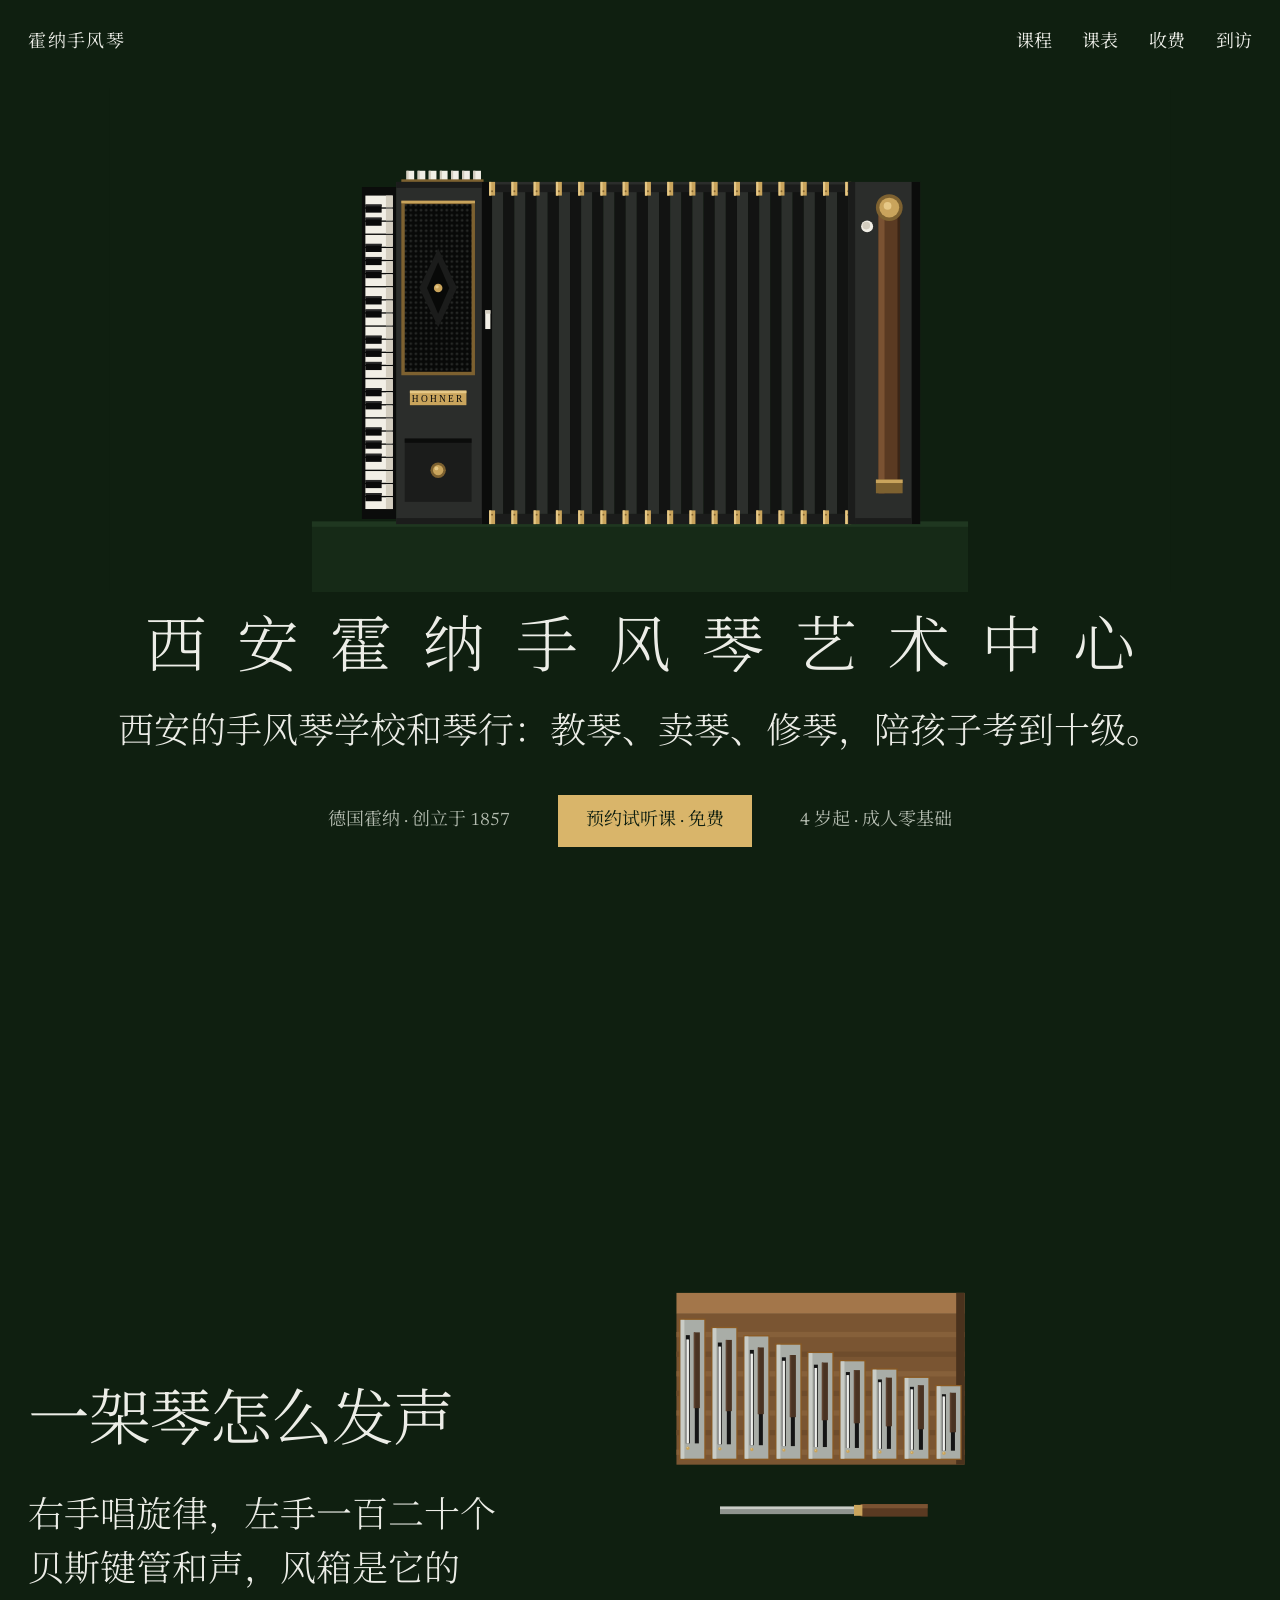
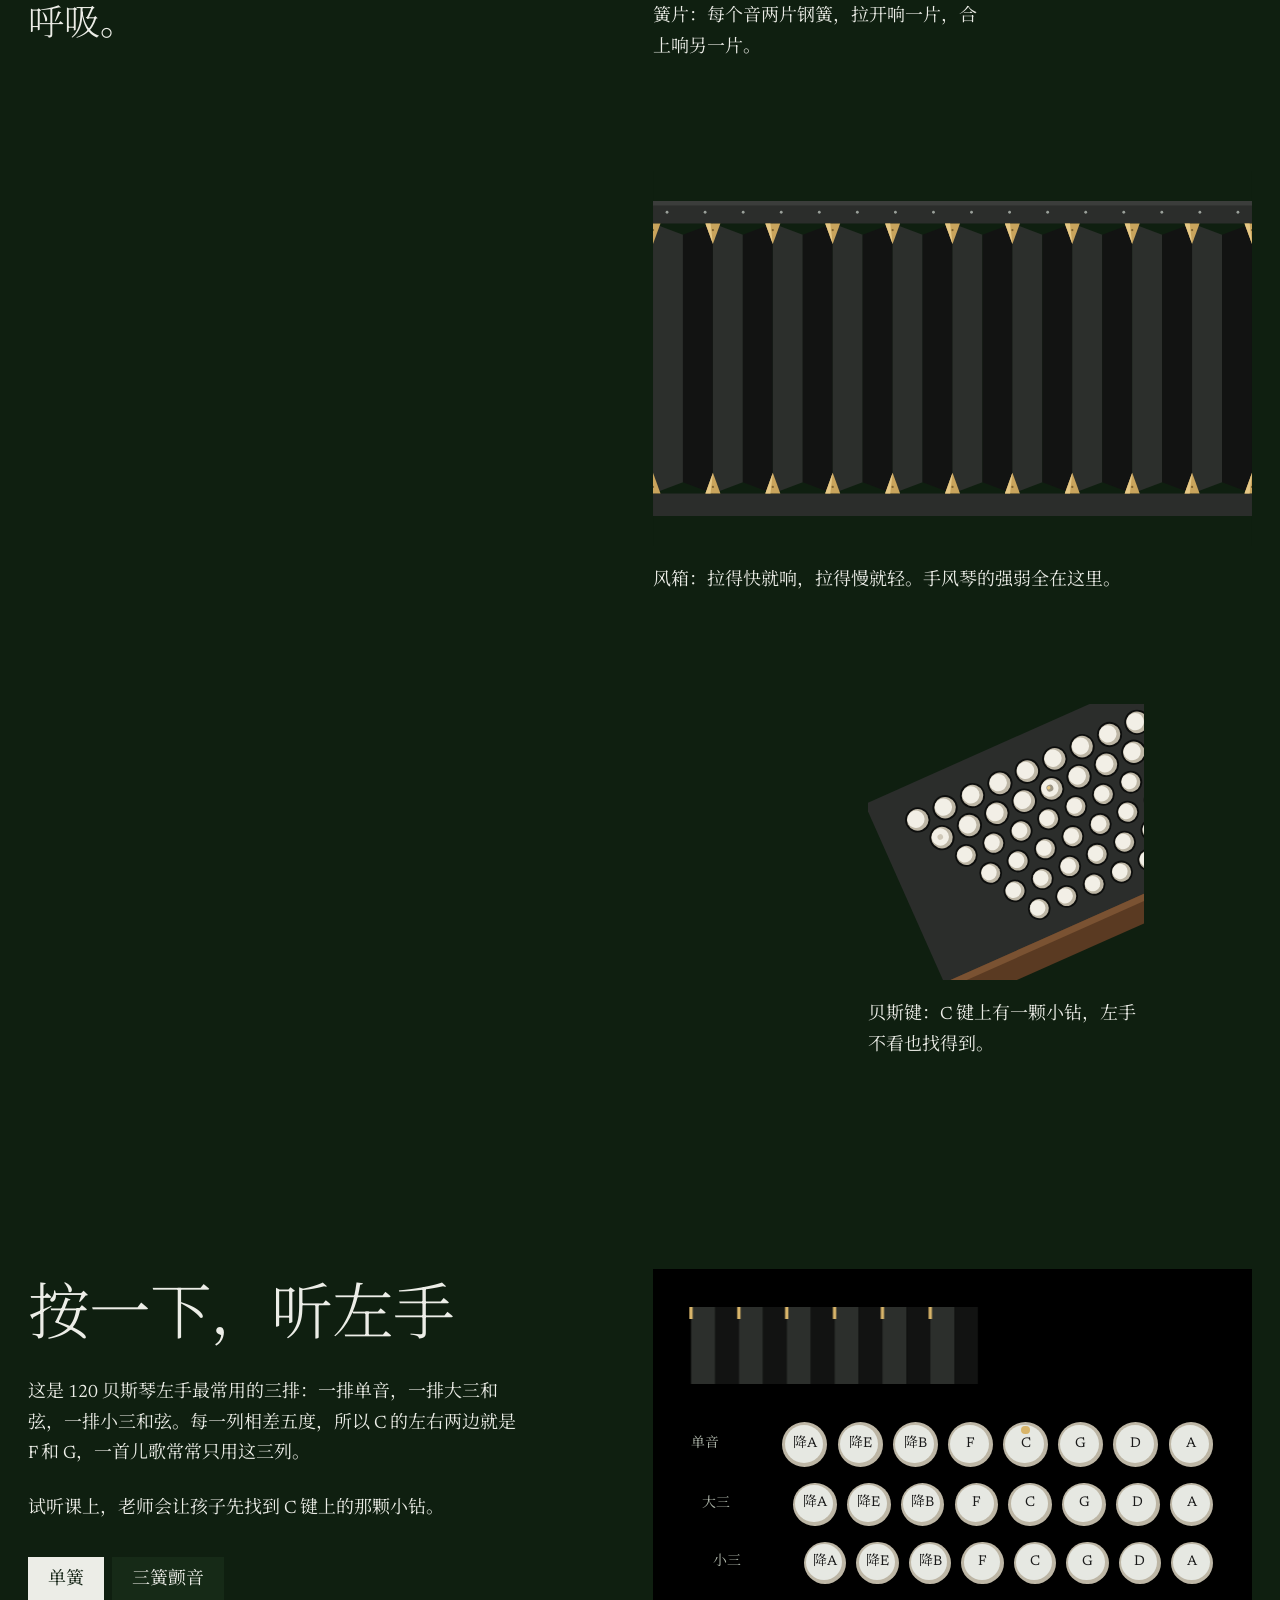
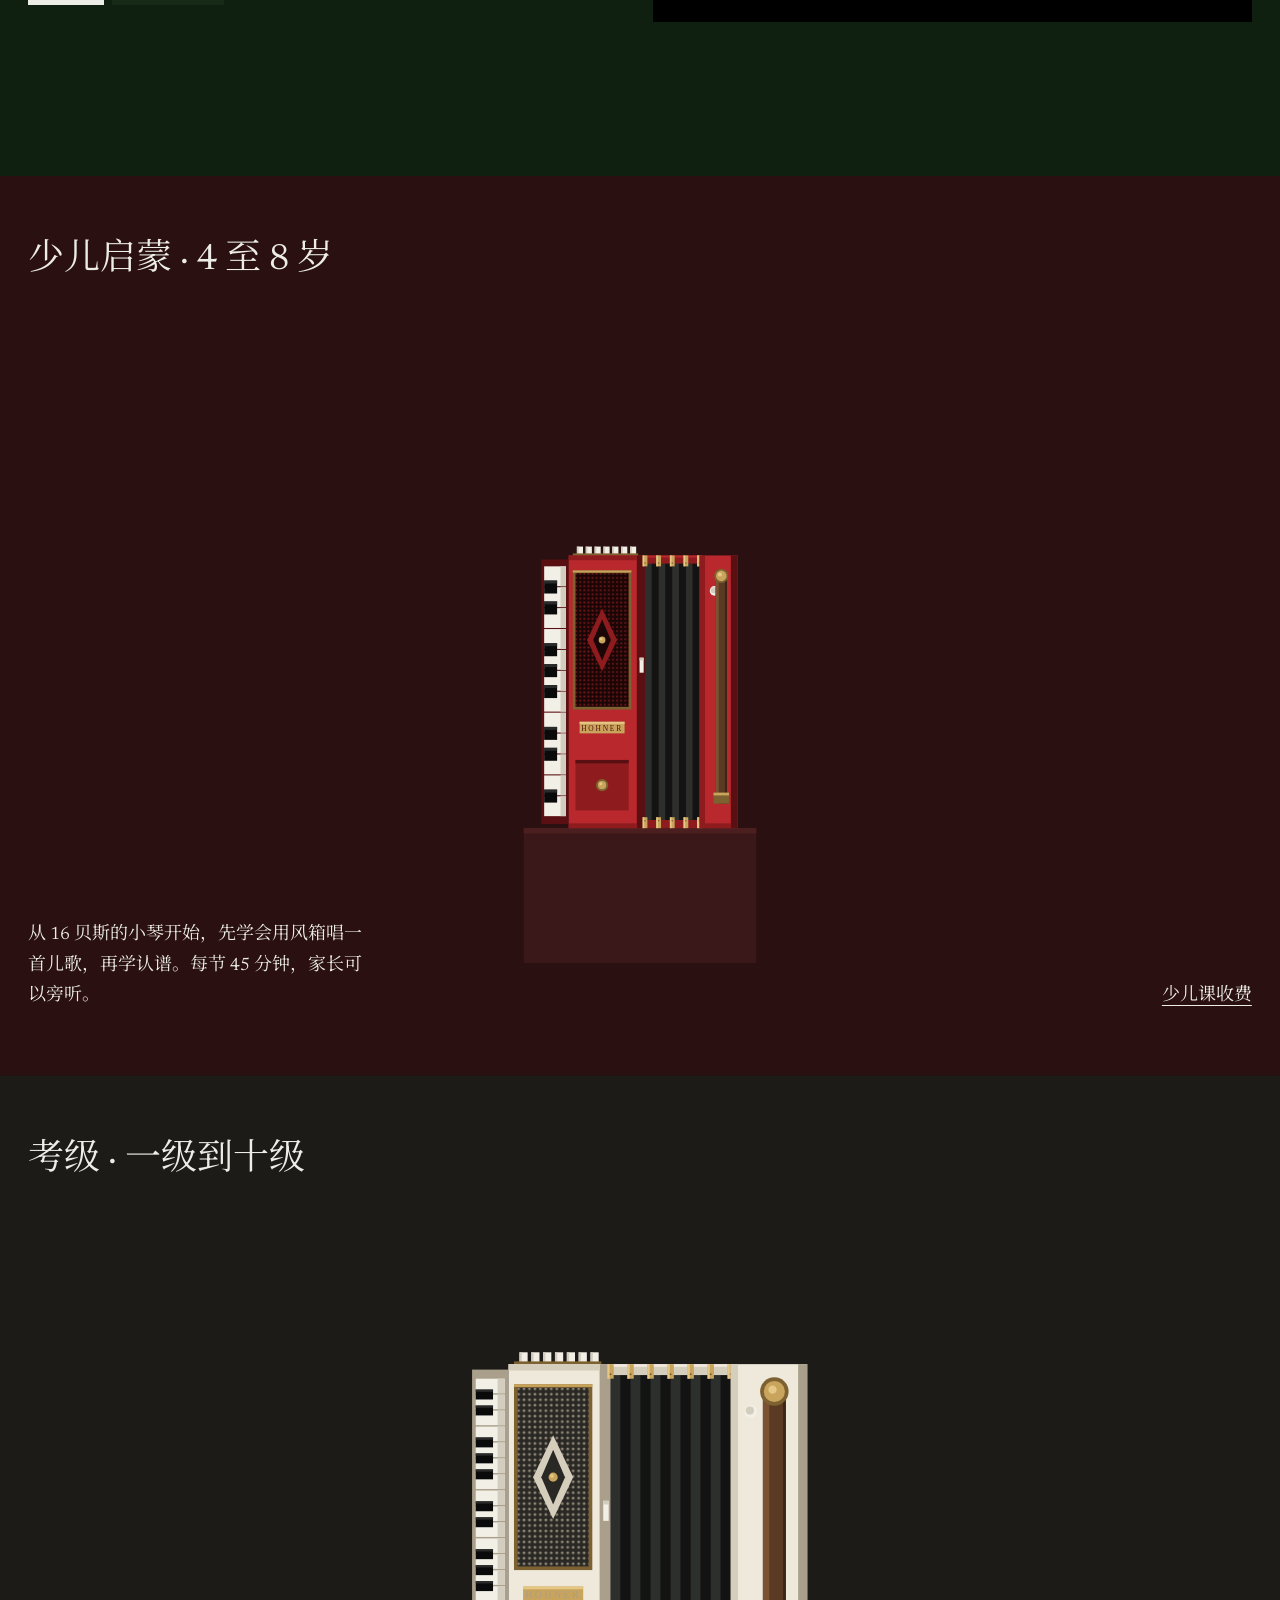
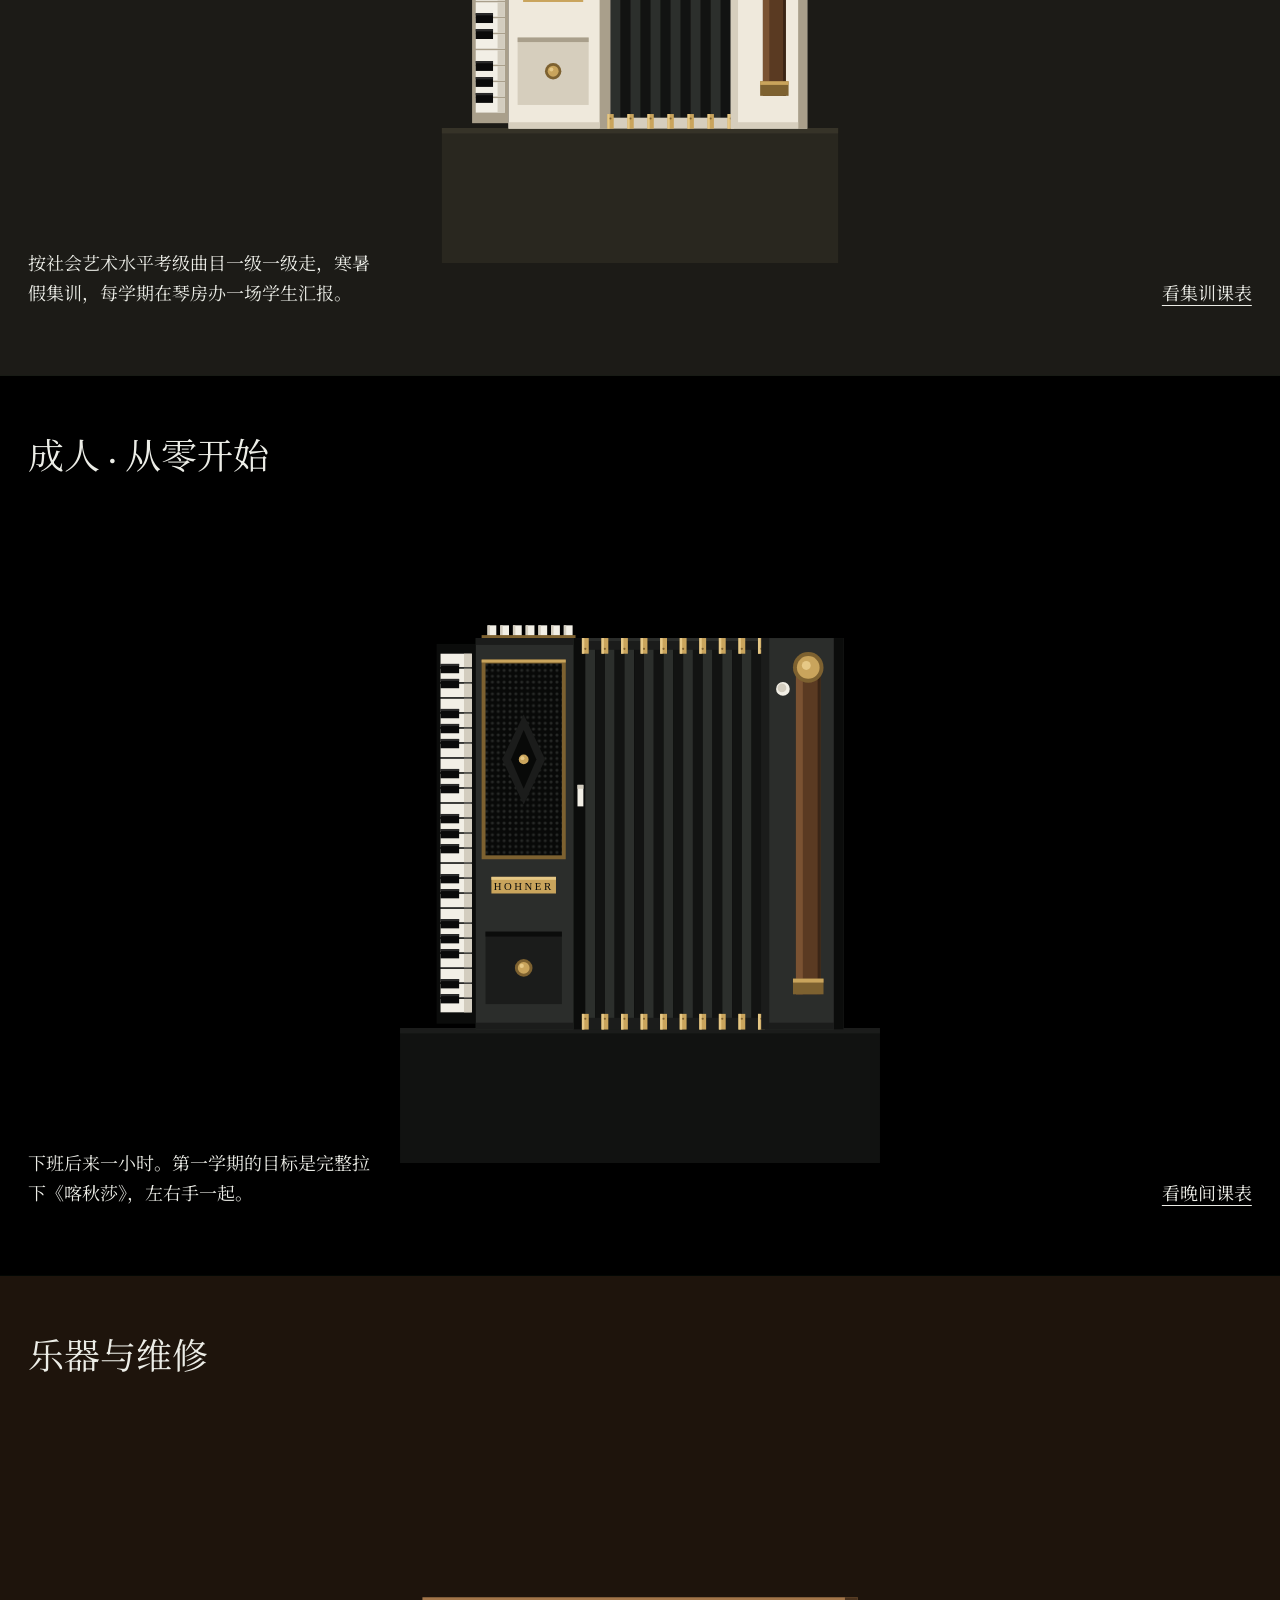
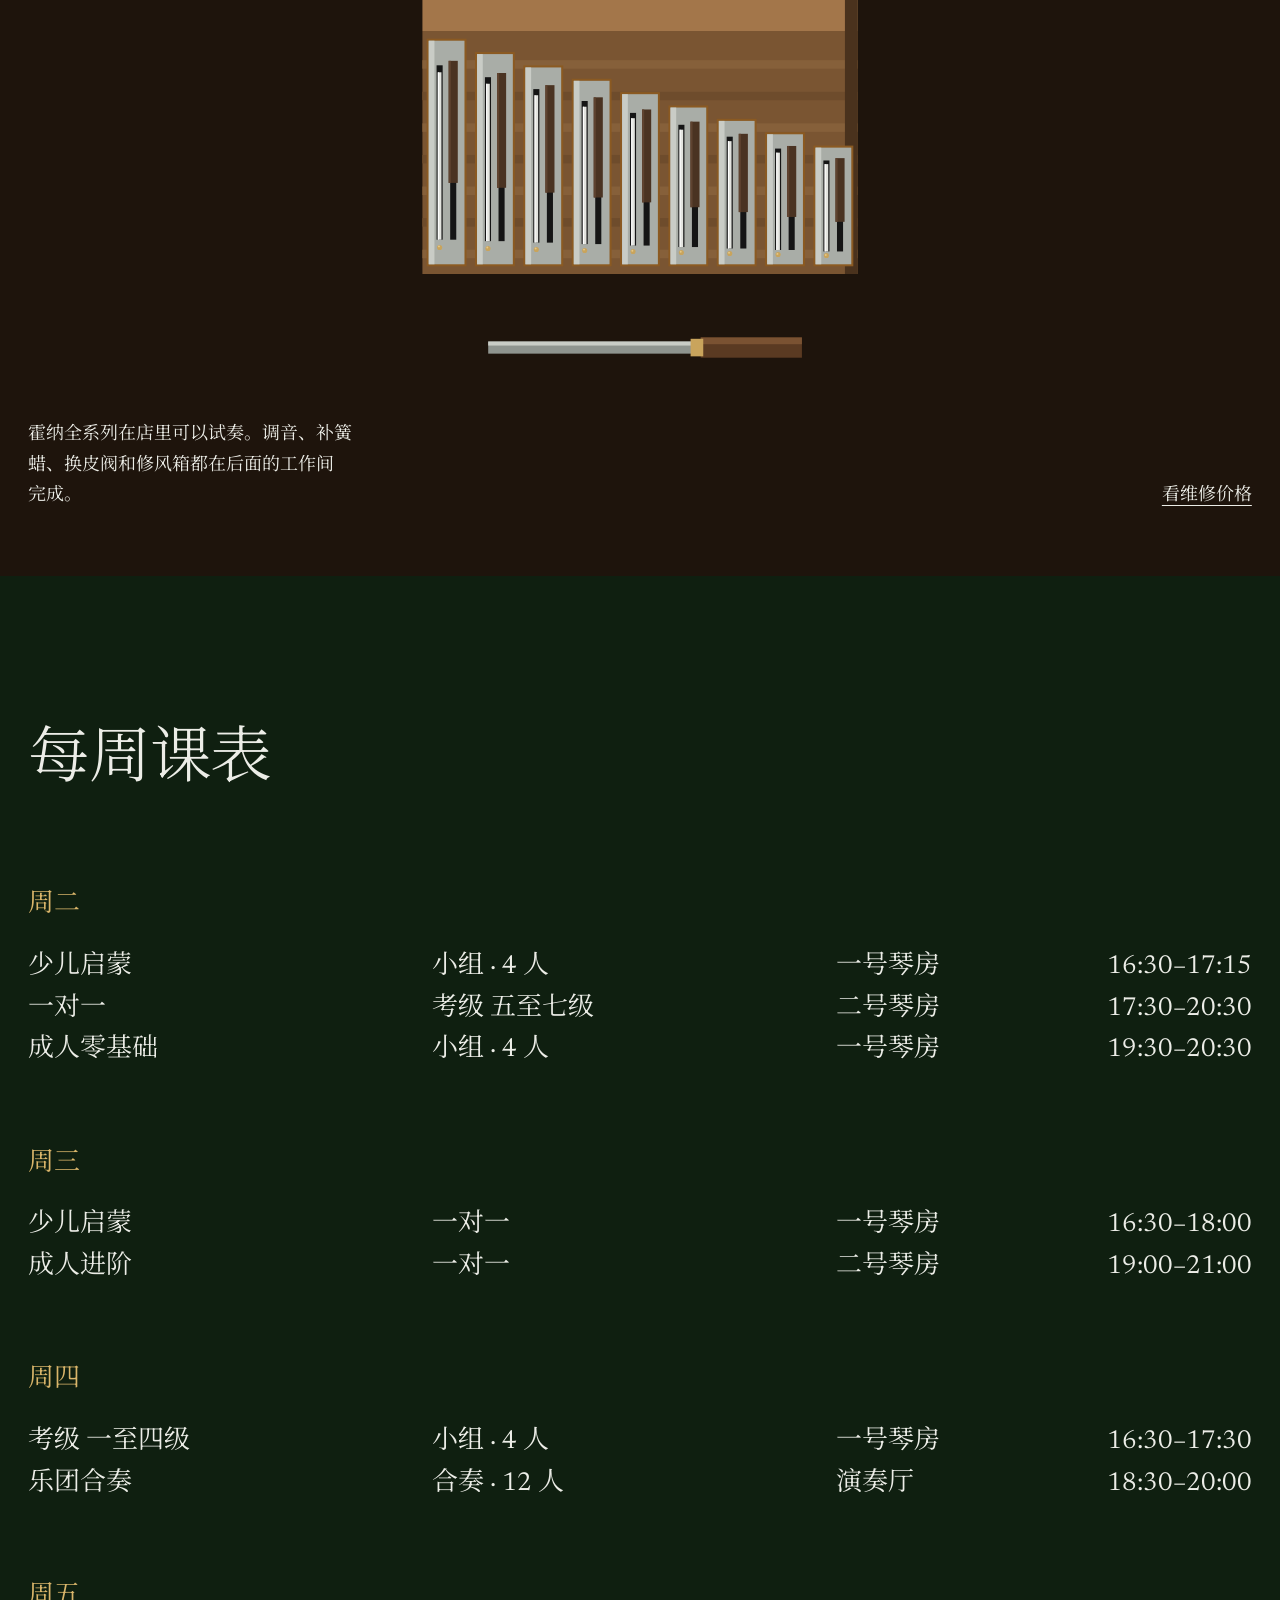
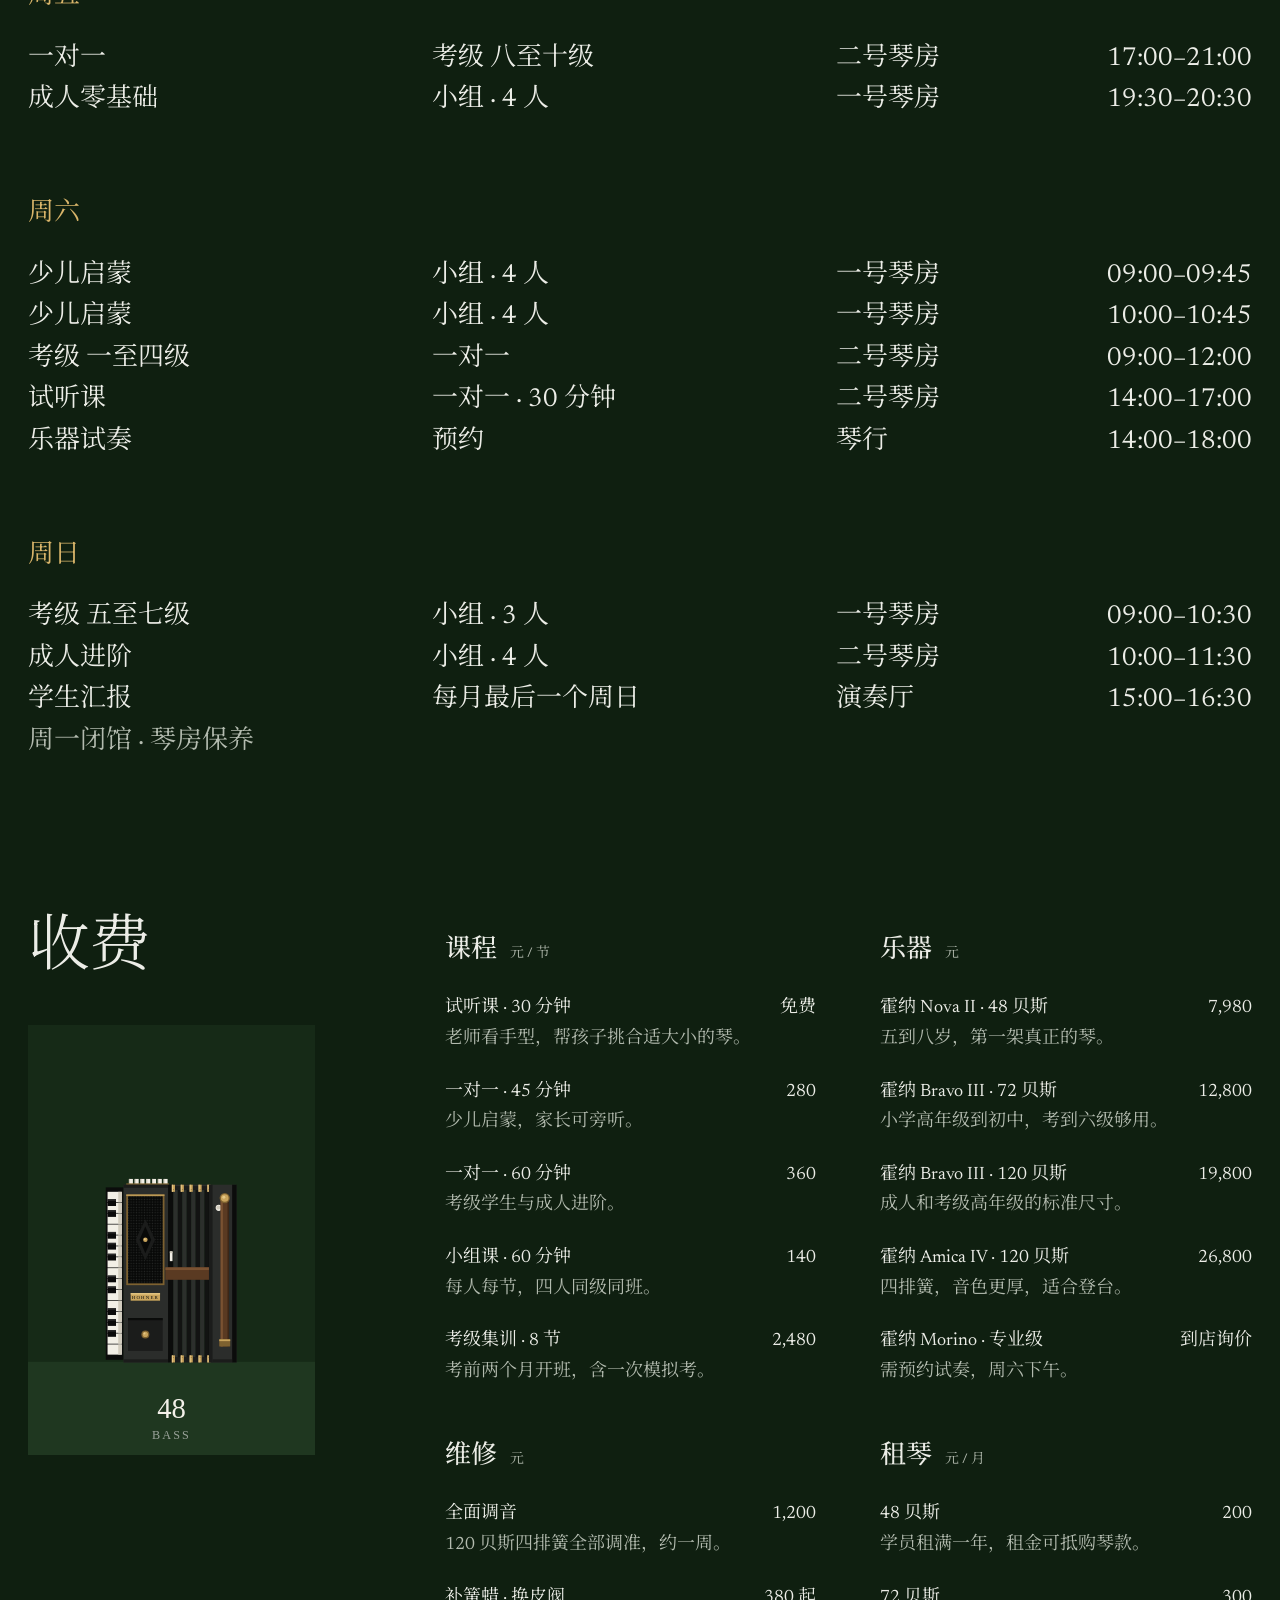
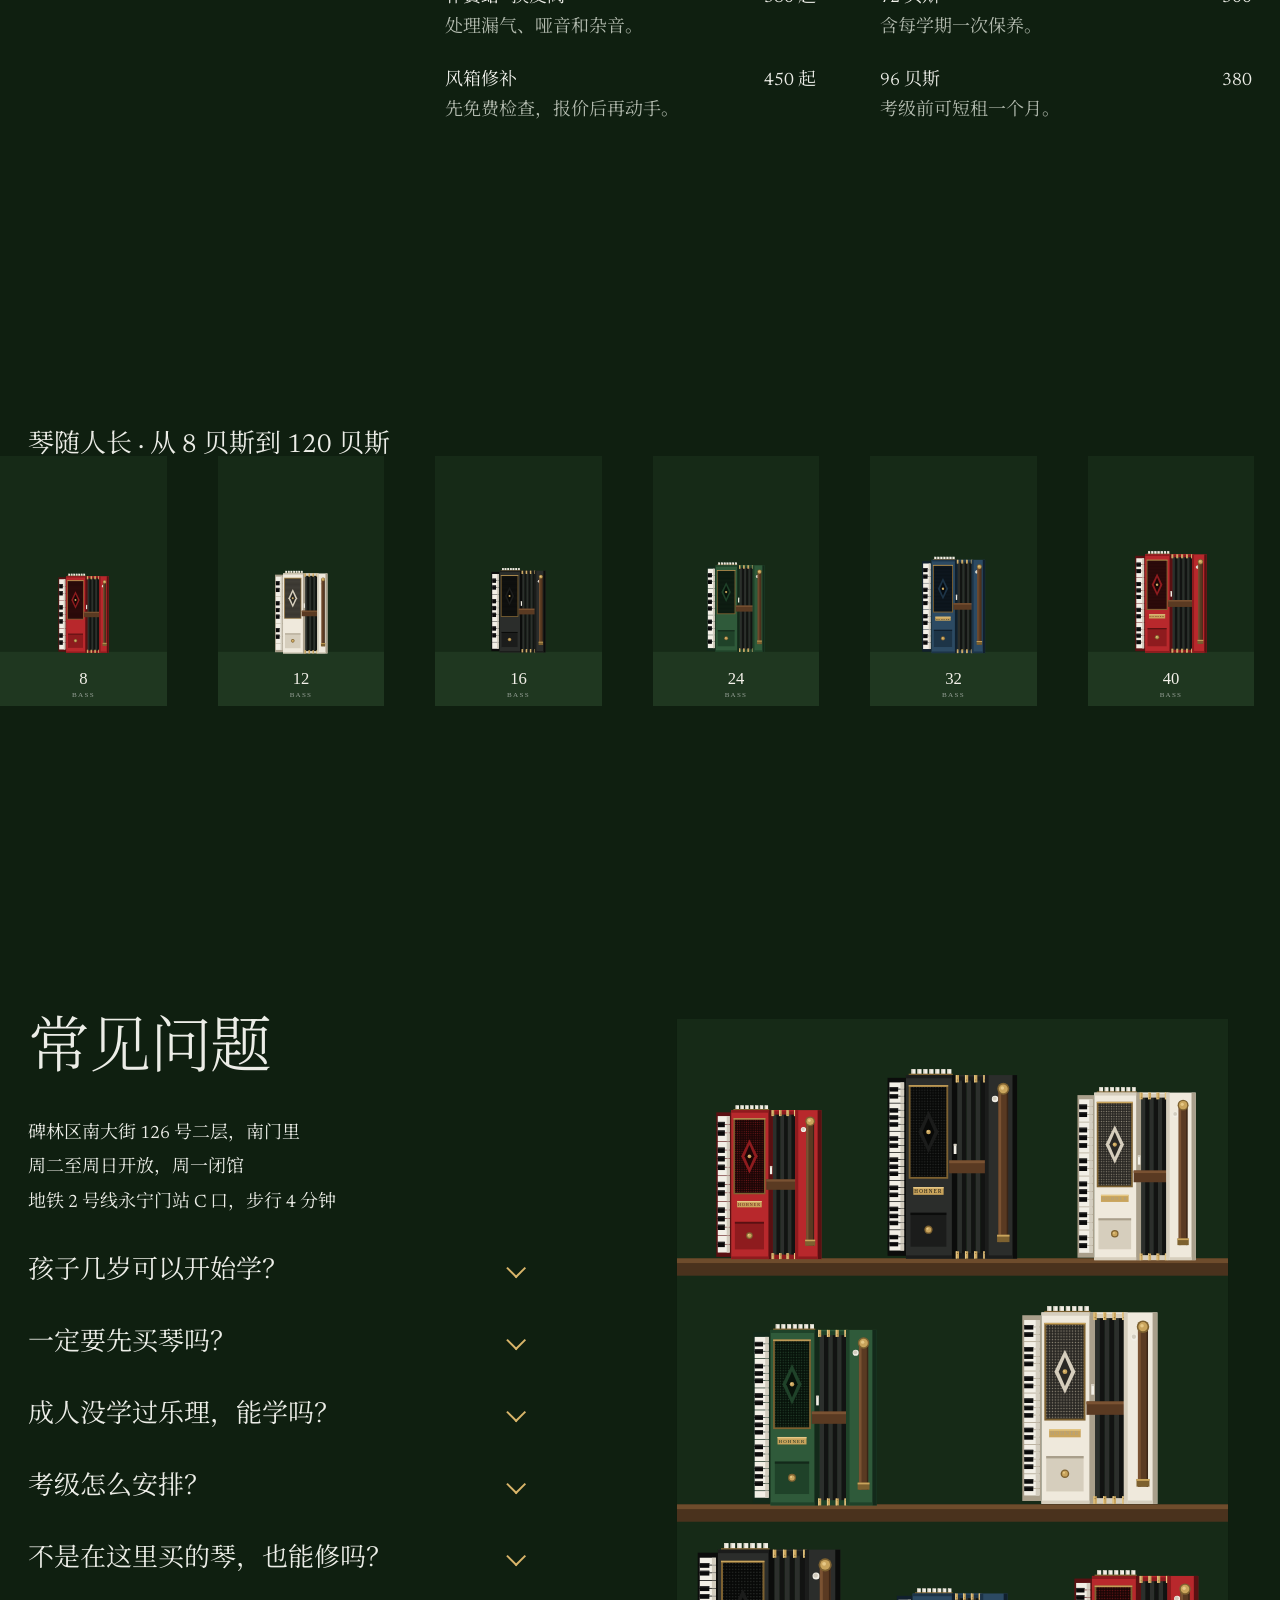
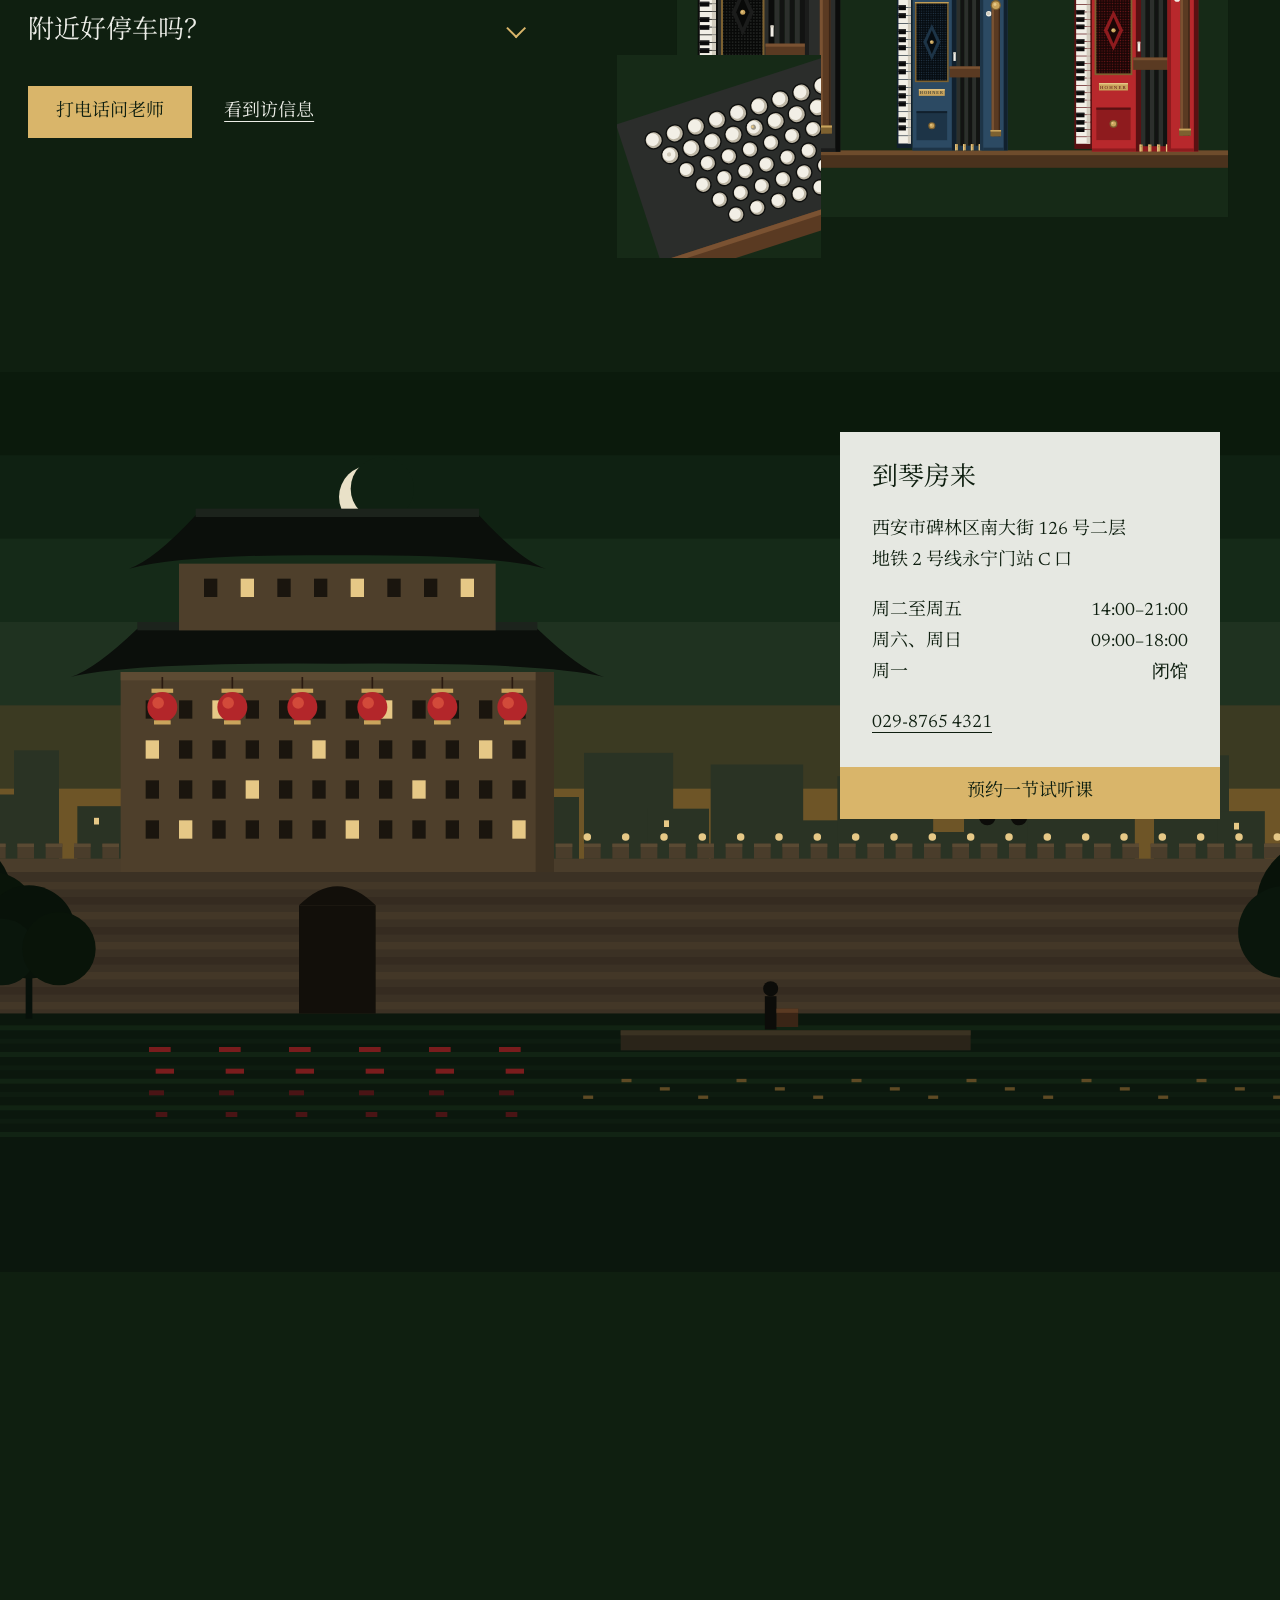
==== hohner-xian/index.html @ 0313712a "Add homepage for 西安霍纳手风琴艺术中心 Dark-room direction: drawn instruments on plinths, a playable Stradella" ====
<!doctype html>
<html lang="zh-CN">
<head>
<meta charset="utf-8">
<meta name="viewport" content="width=device-width, initial-scale=1">
<title>西安霍纳手风琴艺术中心</title>
<meta name="description" content="西安霍纳手风琴艺术中心：少儿与成人手风琴课、考级集训、霍纳乐器销售与维修。">
<link rel="preconnect" href="https://fonts.googleapis.com">
<link rel="preconnect" href="https://fonts.gstatic.com" crossorigin>
<link href="https://fonts.googleapis.com/css2?family=Newsreader:ital,opsz,wght@0,6..72,300;0,6..72,400;0,6..72,500;1,6..72,400&family=Noto+Serif+SC:wght@300;400;500&display=swap" rel="stylesheet">
<link rel="stylesheet" href="styles.css">
<script>document.documentElement.classList.add('js')</script>
</head>
<body>
<main id="top">

  <header class="bar wrap">
    <a class="bar-name link" href="#top">霍纳手风琴</a>
    <nav aria-label="页面">
      <a class="link" href="#courses">课程</a>
      <a class="link" href="#schedule">课表</a>
      <a class="link" href="#price">收费</a>
      <a class="link" href="#visit">到访</a>
    </nav>
  </header>

  <section class="hero wrap" aria-labelledby="title">
    <div class="hero-object" data-crossfade>
      <img src="img/hero-black.svg" alt="一架黑色 120 贝斯手风琴，风箱拉开，立在展台上" width="1600" height="760" class="is-on">
      <img src="img/hero-red.svg" alt="" width="1600" height="760" aria-hidden="true">
      <img src="img/hero-pearl.svg" alt="" width="1600" height="760" aria-hidden="true">
    </div>
    <h1 id="title" class="wordmark" data-rise style="--i:1">西安霍纳<br class="only-phone">手风琴艺术中心</h1>
    <p class="hero-line" data-rise style="--i:2">西安的手风琴学校和琴行：教琴、卖琴、修琴，陪孩子考到十级。</p>
    <div class="hero-row" data-rise style="--i:3">
      <span>德国霍纳 · 创立于 1857</span>
      <a class="button" href="#visit">预约试听课 · 免费</a>
      <span>4 岁起 · 成人零基础</span>
    </div>
  </section>

  <section class="intro wrap" aria-labelledby="intro-title">
    <div class="intro-pin">
      <h2 id="intro-title" class="head" data-reveal>一架琴怎么发声</h2>
      <p class="statement" data-reveal style="--i:1">右手唱旋律，左手一百二十个贝斯键管和声，风箱是它的呼吸。</p>
    </div>
    <div class="intro-pass">
      <figure class="pass pass-a" data-reveal>
        <img src="img/reeds.svg" alt="簧片座特写：铝制簧板上铆着钢簧片" width="800" height="1000" loading="lazy">
        <figcaption>簧片：每个音两片钢簧，拉开响一片，合上响另一片。</figcaption>
      </figure>
      <figure class="pass pass-b" data-reveal>
        <img src="img/bellows.svg" alt="风箱的褶皱与黄铜包角" width="1280" height="800" loading="lazy">
        <figcaption>风箱：拉得快就响，拉得慢就轻。手风琴的强弱全在这里。</figcaption>
      </figure>
      <figure class="pass pass-c" data-reveal>
        <img src="img/bass.svg" alt="左手贝斯键盘的斜排按键，C 键上有一颗定位钻" width="900" height="900" loading="lazy">
        <figcaption>贝斯键：C 键上有一颗小钻，左手不看也找得到。</figcaption>
      </figure>
    </div>
  </section>

  <section class="try wrap" id="try" aria-labelledby="try-title">
    <div class="try-text">
      <h2 id="try-title" class="head" data-reveal>按一下，听左手</h2>
      <p data-reveal style="--i:1">这是 120 贝斯琴左手最常用的三排：一排单音，一排大三和弦，一排小三和弦。每一列相差五度，所以 C 的左右两边就是 F 和 G，一首儿歌常常只用这三列。</p>
      <p data-reveal style="--i:2">试听课上，老师会让孩子先找到 C 键上的那颗小钻。</p>
      <div class="voice" role="group" aria-label="音色" data-reveal style="--i:3">
        <button type="button" class="voice-btn" aria-pressed="true" data-voice="1">单簧</button>
        <button type="button" class="voice-btn" aria-pressed="false" data-voice="3">三簧颤音</button>
      </div>
    </div>
    <div class="try-board" data-reveal style="--i:2">
      <div class="air" aria-hidden="true"><span></span><span></span><span></span><span></span><span></span><span></span><span></span><span></span><span></span><span></span><span></span><span></span></div>
      <div class="board" id="board" role="group" aria-label="贝斯键盘，按住发声"></div>
      <noscript><p class="small">开启浏览器脚本后可以弹奏这组贝斯键。</p></noscript>
    </div>
  </section>

  <div id="courses">
    <section class="chapter" style="--field:#2a1011" data-chapter aria-labelledby="c1">
      <h2 id="c1" class="chapter-title">少儿启蒙 · 4 至 8 岁</h2>
      <img src="img/ch-kids.svg" alt="一架红色的 16 贝斯儿童手风琴" width="750" height="1000" loading="lazy">
      <p class="chapter-text">从 16 贝斯的小琴开始，先学会用风箱唱一首儿歌，再学认谱。每节 45 分钟，家长可以旁听。</p>
      <a class="chapter-link link-plain" href="#price">少儿课收费</a>
    </section>
    <section class="chapter" style="--field:#1c1b17" data-chapter aria-labelledby="c2">
      <h2 id="c2" class="chapter-title">考级 · 一级到十级</h2>
      <img src="img/ch-grade.svg" alt="一架珍珠白 96 贝斯手风琴，风箱半开" width="750" height="1000" loading="lazy">
      <p class="chapter-text">按社会艺术水平考级曲目一级一级走，寒暑假集训，每学期在琴房办一场学生汇报。</p>
      <a class="chapter-link link-plain" href="#schedule">看集训课表</a>
    </section>
    <section class="chapter" style="--field:#000000" data-chapter aria-labelledby="c3">
      <h2 id="c3" class="chapter-title">成人 · 从零开始</h2>
      <img src="img/ch-adult.svg" alt="一架黑色 120 贝斯手风琴，风箱拉开" width="750" height="1000" loading="lazy">
      <p class="chapter-text">下班后来一小时。第一学期的目标是完整拉下《喀秋莎》，左右手一起。</p>
      <a class="chapter-link link-plain" href="#schedule">看晚间课表</a>
    </section>
    <section class="chapter" style="--field:#1e140c" data-chapter aria-labelledby="c4">
      <h2 id="c4" class="chapter-title">乐器与维修</h2>
      <img src="img/ch-repair.svg" alt="待调音的簧片座和一把调音锉" width="750" height="1000" loading="lazy">
      <p class="chapter-text">霍纳全系列在店里可以试奏。调音、补簧蜡、换皮阀和修风箱都在后面的工作间完成。</p>
      <a class="chapter-link link-plain" href="#price">看维修价格</a>
    </section>
  </div>

  <section class="schedule wrap" id="schedule" aria-labelledby="schedule-title">
    <h2 id="schedule-title" class="head" data-reveal>每周课表</h2>
    <div class="table" role="table" aria-label="每周课表">
      <div class="day" role="rowgroup">
        <h3 class="day-name">周二</h3>
        <div class="row" role="row"><span role="cell">少儿启蒙</span><span role="cell">小组 · 4 人</span><span role="cell">一号琴房</span><span role="cell" class="t">16:30–17:15</span></div>
        <div class="row" role="row"><span role="cell">一对一</span><span role="cell">考级 五至七级</span><span role="cell">二号琴房</span><span role="cell" class="t">17:30–20:30</span></div>
        <div class="row" role="row"><span role="cell">成人零基础</span><span role="cell">小组 · 4 人</span><span role="cell">一号琴房</span><span role="cell" class="t">19:30–20:30</span></div>
      </div>
      <div class="day" role="rowgroup">
        <h3 class="day-name">周三</h3>
        <div class="row" role="row"><span role="cell">少儿启蒙</span><span role="cell">一对一</span><span role="cell">一号琴房</span><span role="cell" class="t">16:30–18:00</span></div>
        <div class="row" role="row"><span role="cell">成人进阶</span><span role="cell">一对一</span><span role="cell">二号琴房</span><span role="cell" class="t">19:00–21:00</span></div>
      </div>
      <div class="day" role="rowgroup">
        <h3 class="day-name">周四</h3>
        <div class="row" role="row"><span role="cell">考级 一至四级</span><span role="cell">小组 · 4 人</span><span role="cell">一号琴房</span><span role="cell" class="t">16:30–17:30</span></div>
        <div class="row" role="row"><span role="cell">乐团合奏</span><span role="cell">合奏 · 12 人</span><span role="cell">演奏厅</span><span role="cell" class="t">18:30–20:00</span></div>
      </div>
      <div class="day" role="rowgroup">
        <h3 class="day-name">周五</h3>
        <div class="row" role="row"><span role="cell">一对一</span><span role="cell">考级 八至十级</span><span role="cell">二号琴房</span><span role="cell" class="t">17:00–21:00</span></div>
        <div class="row" role="row"><span role="cell">成人零基础</span><span role="cell">小组 · 4 人</span><span role="cell">一号琴房</span><span role="cell" class="t">19:30–20:30</span></div>
      </div>
      <div class="day" role="rowgroup">
        <h3 class="day-name">周六</h3>
        <div class="row" role="row"><span role="cell">少儿启蒙</span><span role="cell">小组 · 4 人</span><span role="cell">一号琴房</span><span role="cell" class="t">09:00–09:45</span></div>
        <div class="row" role="row"><span role="cell">少儿启蒙</span><span role="cell">小组 · 4 人</span><span role="cell">一号琴房</span><span role="cell" class="t">10:00–10:45</span></div>
        <div class="row" role="row"><span role="cell">考级 一至四级</span><span role="cell">一对一</span><span role="cell">二号琴房</span><span role="cell" class="t">09:00–12:00</span></div>
        <div class="row" role="row"><span role="cell">试听课</span><span role="cell">一对一 · 30 分钟</span><span role="cell">二号琴房</span><span role="cell" class="t">14:00–17:00</span></div>
        <div class="row" role="row"><span role="cell">乐器试奏</span><span role="cell">预约</span><span role="cell">琴行</span><span role="cell" class="t">14:00–18:00</span></div>
      </div>
      <div class="day" role="rowgroup">
        <h3 class="day-name">周日</h3>
        <div class="row" role="row"><span role="cell">考级 五至七级</span><span role="cell">小组 · 3 人</span><span role="cell">一号琴房</span><span role="cell" class="t">09:00–10:30</span></div>
        <div class="row" role="row"><span role="cell">成人进阶</span><span role="cell">小组 · 4 人</span><span role="cell">二号琴房</span><span role="cell" class="t">10:00–11:30</span></div>
        <div class="row" role="row"><span role="cell">学生汇报</span><span role="cell">每月最后一个周日</span><span role="cell">演奏厅</span><span role="cell" class="t">15:00–16:30</span></div>
        <div class="row rest" role="row"><span role="cell">周一闭馆 · 琴房保养</span><span role="cell"></span><span role="cell"></span><span role="cell" class="t"></span></div>
      </div>
    </div>
  </section>

  <section class="price wrap" id="price" aria-labelledby="price-title">
    <div class="price-side">
      <h2 id="price-title" class="head" data-reveal>收费</h2>
      <img src="img/size-48.svg" alt="一架 48 贝斯手风琴，适合刚入门的孩子" width="400" height="600" loading="lazy" data-reveal style="--i:1">
    </div>
    <div class="menu">
      <div class="menu-col">
        <div class="group" data-reveal>
          <h3>课程 <span class="cur">元 / 节</span></h3>
          <div class="item"><div class="item-line"><span>试听课 · 30 分钟</span><span>免费</span></div><p>老师看手型，帮孩子挑合适大小的琴。</p></div>
          <div class="item"><div class="item-line"><span>一对一 · 45 分钟</span><span>280</span></div><p>少儿启蒙，家长可旁听。</p></div>
          <div class="item"><div class="item-line"><span>一对一 · 60 分钟</span><span>360</span></div><p>考级学生与成人进阶。</p></div>
          <div class="item"><div class="item-line"><span>小组课 · 60 分钟</span><span>140</span></div><p>每人每节，四人同级同班。</p></div>
          <div class="item"><div class="item-line"><span>考级集训 · 8 节</span><span>2,480</span></div><p>考前两个月开班，含一次模拟考。</p></div>
        </div>
        <div class="group" data-reveal>
          <h3>维修 <span class="cur">元</span></h3>
          <div class="item"><div class="item-line"><span>全面调音</span><span>1,200</span></div><p>120 贝斯四排簧全部调准，约一周。</p></div>
          <div class="item"><div class="item-line"><span>补簧蜡 · 换皮阀</span><span>380 起</span></div><p>处理漏气、哑音和杂音。</p></div>
          <div class="item"><div class="item-line"><span>风箱修补</span><span>450 起</span></div><p>先免费检查，报价后再动手。</p></div>
        </div>
      </div>
      <div class="menu-col">
        <div class="group" data-reveal>
          <h3>乐器 <span class="cur">元</span></h3>
          <div class="item"><div class="item-line"><span>霍纳 Nova II · 48 贝斯</span><span>7,980</span></div><p>五到八岁，第一架真正的琴。</p></div>
          <div class="item"><div class="item-line"><span>霍纳 Bravo III · 72 贝斯</span><span>12,800</span></div><p>小学高年级到初中，考到六级够用。</p></div>
          <div class="item"><div class="item-line"><span>霍纳 Bravo III · 120 贝斯</span><span>19,800</span></div><p>成人和考级高年级的标准尺寸。</p></div>
          <div class="item"><div class="item-line"><span>霍纳 Amica IV · 120 贝斯</span><span>26,800</span></div><p>四排簧，音色更厚，适合登台。</p></div>
          <div class="item"><div class="item-line"><span>霍纳 Morino · 专业级</span><span>到店询价</span></div><p>需预约试奏，周六下午。</p></div>
        </div>
        <div class="group" data-reveal>
          <h3>租琴 <span class="cur">元 / 月</span></h3>
          <div class="item"><div class="item-line"><span>48 贝斯</span><span>200</span></div><p>学员租满一年，租金可抵购琴款。</p></div>
          <div class="item"><div class="item-line"><span>72 贝斯</span><span>300</span></div><p>含每学期一次保养。</p></div>
          <div class="item"><div class="item-line"><span>96 贝斯</span><span>380</span></div><p>考级前可短租一个月。</p></div>
        </div>
      </div>
    </div>
  </section>

  <section class="sizes" aria-labelledby="sizes-title">
    <h2 id="sizes-title" class="sizes-title">琴随人长 · 从 8 贝斯到 120 贝斯</h2>
    <div class="strip" tabindex="0" aria-label="十二种尺寸的手风琴，可左右滑动">
      <img src="img/size-8.svg" alt="8 贝斯，约三四岁" width="400" height="600" loading="lazy">
      <img src="img/size-12.svg" alt="12 贝斯" width="400" height="600" loading="lazy">
      <img src="img/size-16.svg" alt="16 贝斯，四到六岁" width="400" height="600" loading="lazy">
      <img src="img/size-24.svg" alt="24 贝斯" width="400" height="600" loading="lazy">
      <img src="img/size-32.svg" alt="32 贝斯，六到七岁" width="400" height="600" loading="lazy">
      <img src="img/size-40.svg" alt="40 贝斯" width="400" height="600" loading="lazy">
      <img src="img/size-48.svg" alt="48 贝斯，七到九岁" width="400" height="600" loading="lazy">
      <img src="img/size-60.svg" alt="60 贝斯" width="400" height="600" loading="lazy">
      <img src="img/size-72.svg" alt="72 贝斯，九到十二岁" width="400" height="600" loading="lazy">
      <img src="img/size-80.svg" alt="80 贝斯" width="400" height="600" loading="lazy">
      <img src="img/size-96.svg" alt="96 贝斯，十二岁以上" width="400" height="600" loading="lazy">
      <img src="img/size-120.svg" alt="120 贝斯，成人标准尺寸" width="400" height="600" loading="lazy">
    </div>
  </section>

  <section class="faq wrap" aria-labelledby="faq-title">
    <div class="faq-text">
      <h2 id="faq-title" class="head" data-reveal>常见问题</h2>
      <ul class="facts" data-reveal style="--i:1">
        <li>碑林区南大街 126 号二层，南门里</li>
        <li>周二至周日开放，周一闭馆</li>
        <li>地铁 2 号线永宁门站 C 口，步行 4 分钟</li>
      </ul>
      <div class="qa" data-reveal style="--i:2">
        <details><summary>孩子几岁可以开始学？</summary><p>一般 5 岁左右：手能张开、能坐住半小时就可以。试听课上老师会看手型，再推荐琴的大小。</p></details>
        <details><summary>一定要先买琴吗？</summary><p>不用。前三个月可以租琴，也可以在琴房练。租满一年，租金可以抵购琴款。</p></details>
        <details><summary>成人没学过乐理，能学吗？</summary><p>能。成人班从读谱和拉风箱开始，第一学期不要求任何基础。</p></details>
        <details><summary>考级怎么安排？</summary><p>每年寒假和暑假各有一次社会艺术水平考级。报名、考前集训和陪考由中心统一安排。</p></details>
        <details><summary>不是在这里买的琴，也能修吗？</summary><p>能。任何品牌的琴都可以送来，先免费检查，报价后你决定修不修。</p></details>
        <details><summary>附近好停车吗？</summary><p>南大街路边车位紧张，建议停在南门外的地下停车场，步行约 6 分钟。</p></details>
      </div>
      <div class="faq-actions" data-reveal style="--i:3">
        <a class="button" href="tel:+862987654321">打电话问老师</a>
        <a class="link-plain" href="#visit">看到访信息</a>
      </div>
    </div>
    <div class="faq-pics">
      <img class="faq-tall" src="img/wall.svg" alt="琴行墙上三层木架，摆着不同颜色和大小的手风琴" width="900" height="1200" loading="lazy" data-reveal>
      <img class="faq-square" src="img/bass-surface.svg" alt="贝斯键盘的斜排按键" width="900" height="900" loading="lazy" data-reveal style="--i:2">
    </div>
  </section>

  <section class="visit" id="visit" aria-labelledby="visit-title">
    <img class="visit-pic" src="img/xian-wall.svg" alt="黄昏的西安南门箭楼和城墙，城墙上有人骑车" width="1920" height="1080" loading="lazy">
    <div class="card" data-reveal>
      <h2 id="visit-title">到琴房来</h2>
      <p>西安市碑林区南大街 126 号二层<br>地铁 2 号线永宁门站 C 口</p>
      <dl class="hours">
        <div><dt>周二至周五</dt><dd>14:00–21:00</dd></div>
        <div><dt>周六、周日</dt><dd>09:00–18:00</dd></div>
        <div><dt>周一</dt><dd>闭馆</dd></div>
      </dl>
      <p><a class="link-plain" href="tel:+862987654321">029-8765 4321</a></p>
      <a class="button card-button" href="tel:+862987654321">预约一节试听课</a>
    </div>
  </section>

</main>

<footer class="foot">
  <div class="foot-cols wrap">
    <div><p>地址</p><p>碑林区南大街 126 号二层</p><p>永宁门站 C 口</p></div>
    <div><p>页面</p><p><a class="link" href="#courses">课程</a></p><p><a class="link" href="#schedule">课表</a></p><p><a class="link" href="#price">收费</a></p><p><a class="link" href="#visit">到访</a></p></div>
    <div><p>关注</p><p>微信公众号：霍纳手风琴西安</p><p>小红书：霍纳手风琴西安</p></div>
    <div><p>开放时间</p><p>周二至周五 14:00–21:00</p><p>周六、周日 09:00–18:00</p><p>周一闭馆</p></div>
  </div>
  <div class="foot-mark wrap">
    <svg viewBox="0 0 900 100" aria-hidden="true" class="foot-word"><text x="450" y="86" text-anchor="middle" textLength="900" lengthAdjust="spacingAndGlyphs">霍纳手风琴艺术中心</text></svg>
    <p class="legal">© 2026 西安霍纳手风琴艺术中心 · HOHNER 是 Matth. Hohner AG 的注册商标 · 页面图片为插画，实拍照片待补充</p>
  </div>
</footer>

<script src="main.js"></script>
</body>
</html>
---- hohner-xian/styles.css ----
/* 西安霍纳手风琴艺术中心 — the dark room: one forest-black field, lit instruments, brass for the one action. */
:root {
  --bg: #0f1f10;
  --surface: #162a17;
  --surface-2: #1f3720;
  --ink: #ecede7;
  --muted: #b3bbaf;
  --accent: #d9b56a;
  --accent-ink: #0f1f10;
  --paper: #e6e8e2;
  --paper-ink: #0f1f10;
  --paper-muted: #44513f;

  --font: "Newsreader", "Noto Serif SC", "Songti SC", "STSong", serif;

  --step-small: clamp(0.8125rem, 0.79rem + 0.1vw, 0.875rem);
  --step-body: clamp(1rem, 0.95rem + 0.25vw, 1.125rem);
  --step-lead: clamp(1.25rem, 1.1rem + 0.7vw, 1.625rem);
  --step-head: clamp(2.25rem, 1.3rem + 3.2vw, 4rem);
  --step-statement: clamp(1.5rem, 1rem + 1.6vw, 2.25rem);

  --margin: clamp(1.25rem, 2.2vw, 2rem);
  --gutter: clamp(1rem, 2vw, 2rem);
  --section: clamp(7.5rem, 12vw, 12rem);

  --ease-out: cubic-bezier(0.22, 1, 0.36, 1);
  --ease-expo: cubic-bezier(0.16, 1, 0.3, 1);
  --ease-soft: cubic-bezier(0.33, 1, 0.68, 1);
}

*, *::before, *::after { box-sizing: border-box; }
html { -webkit-text-size-adjust: 100%; text-size-adjust: 100%; }
body { margin: 0; background: var(--bg); color: var(--ink); font-family: var(--font); font-size: var(--step-body); line-height: 1.7; font-optical-sizing: auto; -webkit-font-smoothing: antialiased; }
h1, h2, h3, p, figure, ul, dl, dd { margin: 0; }
ul { padding: 0; list-style: none; }
img, svg { display: block; max-width: 100%; height: auto; }
a { color: inherit; }
button { font: inherit; color: inherit; background: none; border: 0; padding: 0; cursor: pointer; }
h1, h2, h3 { font-weight: 400; text-wrap: balance; }
p { max-width: 36em; text-wrap: pretty; }
::selection { background: var(--accent); color: var(--accent-ink); }
:focus-visible { outline: 2px solid var(--accent); outline-offset: 4px; }
:target { scroll-margin-top: 2rem; }

.wrap { padding-inline: var(--margin); }
.head { font-size: var(--step-head); line-height: 1.1; letter-spacing: -0.02em; font-weight: 300; }
.small { font-size: var(--step-small); }

.link { text-decoration: underline; text-decoration-color: transparent; text-underline-offset: 0.3em; text-decoration-thickness: 1px; transition: text-decoration-color 180ms ease, color 180ms ease; }
.link-plain { text-decoration: underline; text-underline-offset: 0.3em; text-decoration-thickness: 1px; transition: color 180ms ease; }
@media (hover: hover) and (pointer: fine) {
  .link:hover { text-decoration-color: currentColor; }
  .link-plain:hover { color: var(--accent); }
}

.button { display: inline-flex; align-items: center; justify-content: center; min-height: 3.25rem; padding: 0 1.75rem; background: var(--accent); color: var(--accent-ink); text-decoration: none; font-size: var(--step-body); white-space: nowrap; transition: transform 140ms var(--ease-out), background-color 180ms ease; }
.button:active { transform: scale(0.97); }
@media (hover: hover) and (pointer: fine) { .button:hover { background: #e8c983; } }

/* ---------- bar ---------- */
.bar { position: absolute; inset: 0 0 auto 0; z-index: 5; display: flex; justify-content: space-between; align-items: baseline; padding-block: 1.75rem; font-size: var(--step-body); }
.bar-name { text-decoration: none; letter-spacing: 0.08em; }
.bar nav { display: flex; gap: clamp(1rem, 2.4vw, 2.25rem); }
.bar nav a { text-decoration-color: transparent; }

/* ---------- hero: the counter ---------- */
.hero { min-height: 100svh; display: flex; flex-direction: column; align-items: center; justify-content: center; padding-top: 5.5rem; padding-bottom: 8svh; text-align: center; }
.hero-object { position: relative; width: min(100%, 118svh); aspect-ratio: 1600 / 760; }
.hero-object img { position: absolute; inset: 0; width: 100%; height: 100%; opacity: 0; transition: opacity 1600ms ease; }
.hero-object img.is-on { opacity: 1; }
.wordmark { margin-top: clamp(1.5rem, 3svh, 2.5rem); font-size: var(--step-head); line-height: 1.1; letter-spacing: 0.5em; margin-right: -0.5em; font-weight: 300; white-space: nowrap; }
.only-phone { display: none; }
.hero-line { margin-top: clamp(1.25rem, 2.6svh, 2rem); font-size: var(--step-statement); line-height: 1.35; font-weight: 300; max-width: none; }
.hero-row { margin-top: clamp(1.75rem, 4svh, 2.75rem); display: flex; align-items: center; gap: 3rem; font-size: var(--step-body); color: var(--muted); }

/* ---------- intro: the statement holds while the parts pass ---------- */
.intro { display: grid; grid-template-columns: repeat(12, minmax(0, 1fr)); column-gap: var(--gutter); padding-top: var(--section); }
.intro-pin { grid-column: 1 / 6; position: sticky; top: 0; height: 100svh; display: flex; flex-direction: column; justify-content: center; gap: 2rem; }
.statement { font-size: var(--step-statement); line-height: 1.5; font-weight: 300; max-width: 17em; }
.intro-pass { grid-column: 7 / 13; display: flex; flex-direction: column; gap: 12svh; padding-block: 10svh 6svh; }
.pass img { width: 100%; }
.pass figcaption { margin-top: 1.25rem; max-width: 26em; color: var(--ink); }
.pass-a { width: 56%; }
.pass-b { width: 100%; }
.pass-c { width: 46%; margin-left: 36%; }

/* ---------- try: the bass buttons ---------- */
.try { display: grid; grid-template-columns: repeat(12, minmax(0, 1fr)); column-gap: var(--gutter); align-items: center; padding-block: var(--section); }
.try-text { grid-column: 1 / 6; display: flex; flex-direction: column; gap: 1.5rem; }
.voice { display: flex; gap: 0.5rem; margin-top: 0.5rem; }
.voice-btn { min-height: 3rem; padding: 0 1.25rem; background: var(--surface); color: var(--ink); transition: background-color 180ms ease, color 180ms ease, transform 140ms var(--ease-out); }
.voice-btn[aria-pressed="true"] { background: var(--ink); color: var(--bg); }
.voice-btn:active { transform: scale(0.97); }
@media (hover: hover) and (pointer: fine) { .voice-btn[aria-pressed="false"]:hover { background: var(--surface-2); } }
.try-board { grid-column: 7 / 13; background: #000; padding: clamp(1.5rem, 3vw, 3rem); }
.air { display: flex; height: clamp(3rem, 6vw, 5rem); margin-bottom: clamp(1.5rem, 3vw, 2.5rem); transform-origin: left center; transform: scaleX(0.55); transition: transform 900ms var(--ease-soft); }
.air span { flex: 1; background: #2c2f2c; }
.air span:nth-child(even) { background: #121312; }
.air span:nth-child(odd)::before { content: ""; display: block; width: 6px; height: 12px; margin-left: -3px; background: var(--accent); }
.is-sounding .air { transform: scaleX(1); transition-duration: 2400ms; }
.board { display: grid; gap: clamp(0.6rem, 1.2vw, 1rem); }
.board-row { display: grid; grid-template-columns: 4.5em repeat(8, minmax(0, 1fr)); gap: clamp(0.35rem, 0.8vw, 0.75rem); align-items: center; }
.board-row:nth-child(2) { padding-left: 0.6em; } .board-row:nth-child(3) { padding-left: 1.2em; }
.board-label { font-size: var(--step-small); color: var(--muted); }
.bass-key { aspect-ratio: 1; border-radius: 50%; background: #bdb6a5; color: #1a1a1a; font-size: var(--step-small); line-height: 1; display: grid; place-items: center; position: relative; touch-action: manipulation; user-select: none; -webkit-user-select: none; transition: transform 120ms var(--ease-out), background-color 120ms ease; }
.bass-key::before { content: ""; position: absolute; inset: 5% 9% 9% 5%; border-radius: 50%; background: var(--paper); }
.bass-key span { position: relative; }
.bass-key.is-c::after { content: ""; position: absolute; width: 18%; height: 18%; border-radius: 50%; background: var(--accent); top: 9%; left: 41%; }
.bass-key.is-down { transform: scale(0.9); }
.bass-key.is-down::before { background: var(--accent); }
@media (hover: hover) and (pointer: fine) { .bass-key:hover::before { background: #fffbef; } }

/* ---------- courses: one room per chapter ---------- */
.chapter { position: relative; min-height: 100svh; background: var(--field); display: grid; place-items: center; padding: 6rem var(--margin); overflow: hidden; }
.chapter img { height: min(75svh, 56rem); width: auto; aspect-ratio: 3 / 4; }
.chapter-title { position: absolute; top: 4rem; left: var(--margin); font-size: var(--step-statement); line-height: 1.2; font-weight: 400; max-width: 30vw; }
.chapter-text { position: absolute; left: var(--margin); bottom: 4rem; max-width: 19em; }
.chapter-link { position: absolute; right: var(--margin); bottom: 4rem; }
@media (prefers-reduced-motion: no-preference) {
  .js .chapter { clip-path: inset(20px); transition: clip-path 900ms var(--ease-out); }
  .js .chapter img { transform: scale(0.92); transition: transform 1000ms var(--ease-out); }
  .js .chapter.is-in { clip-path: inset(0); }
  .js .chapter.is-in img { transform: none; }
}

/* ---------- schedule: one size, fixed columns ---------- */
.schedule { padding-top: var(--section); }
.table { margin-top: 1rem; font-size: var(--step-lead); line-height: 1.6; }
.day-name { position: sticky; top: 0; z-index: 1; background: var(--bg); color: var(--accent); font-size: inherit; padding: 4.5rem 0 1.25rem; }
.row { display: grid; grid-template-columns: 33% 33% 1fr auto; }
.row .t { font-variant-numeric: tabular-nums; text-align: right; font-family: "Newsreader", serif; }
.row.rest { color: var(--muted); }

/* ---------- price: set like a menu ---------- */
.price { display: grid; grid-template-columns: repeat(12, minmax(0, 1fr)); column-gap: var(--gutter); padding-top: var(--section); }
.price-side { grid-column: 1 / 4; display: flex; flex-direction: column; gap: 2.5rem; }
.price-side img { width: 100%; }
.menu { grid-column: 5 / 13; display: grid; grid-template-columns: 1fr 1fr; column-gap: 4rem; }
.group { margin-top: 3rem; }
.menu-col .group:first-child { margin-top: 0.75rem; }
.group h3 { font-size: var(--step-lead); font-weight: 500; margin-bottom: 1.25rem; }
.cur { font-size: var(--step-small); color: var(--muted); font-weight: 400; margin-left: 0.5em; }
.item + .item { margin-top: 1.375rem; }
.item-line { display: flex; justify-content: space-between; gap: 1rem; font-size: var(--step-body); }
.item-line span:last-child { font-variant-numeric: tabular-nums; white-space: nowrap; }
.item p { color: var(--muted); max-width: 22em; }

/* ---------- sizes: small frames, wide space ---------- */
.sizes { position: relative; min-height: 82svh; display: flex; flex-direction: column; justify-content: center; padding-block: var(--section) 0; }
.sizes-title { position: relative; z-index: 2; margin: 0 0 -0.75rem var(--margin); font-size: var(--step-lead); font-weight: 400; }
.strip { display: flex; gap: 4vw; overflow-x: auto; padding: 0 var(--margin) 1rem; scrollbar-width: none; scroll-snap-type: x proximity; cursor: grab; }
.strip::-webkit-scrollbar { display: none; }
.strip.is-drag { cursor: grabbing; scroll-snap-type: none; }
.strip img { flex: 0 0 auto; width: clamp(9rem, 13vw, 14rem); aspect-ratio: 2 / 3; scroll-snap-align: start; transition: transform 250ms var(--ease-out); -webkit-user-drag: none; }
@media (hover: hover) and (pointer: fine) { .strip img:hover { transform: scale(1.06); } }

/* ---------- faq ---------- */
.faq { display: grid; grid-template-columns: repeat(12, minmax(0, 1fr)); column-gap: var(--gutter); padding-top: var(--section); }
.faq-text { grid-column: 1 / 6; display: flex; flex-direction: column; gap: 2rem; padding-bottom: 5rem; }
.facts li + li { margin-top: 0.25rem; }
.qa details + details { margin-top: 1.75rem; }
.qa summary { list-style: none; cursor: pointer; font-size: var(--step-lead); line-height: 1.4; display: flex; justify-content: space-between; gap: 1rem; align-items: center; min-height: 44px; }
.qa summary::-webkit-details-marker { display: none; }
.qa summary::after { content: ""; flex: 0 0 auto; width: 0.55em; height: 0.55em; border-right: 2px solid var(--accent); border-bottom: 2px solid var(--accent); transform: translateY(-25%) rotate(45deg); transition: transform 240ms var(--ease-out); }
.qa details[open] summary::after { transform: translateY(15%) rotate(-135deg); }
.qa details p { margin-top: 0.75rem; color: var(--muted); }
.faq-actions { display: flex; align-items: center; gap: 2rem; flex-wrap: wrap; }
.faq-pics { grid-column: 7 / 13; position: relative; }
.faq-tall { width: 100%; }
.faq-square { position: absolute; width: 34%; left: -6%; bottom: -40px; }

/* ---------- visit: the card on the city wall ---------- */
.visit { position: relative; margin-top: var(--section); min-height: 100svh; }
.visit-pic { position: absolute; inset: 0; width: 100%; height: 100%; object-fit: cover; object-position: 30% 50%; }
.card { position: sticky; top: 60px; margin-left: auto; margin-right: 60px; width: 380px; background: var(--paper); color: var(--paper-ink); padding: 2rem 2rem 0; display: flex; flex-direction: column; gap: 1.25rem; translate: 0 60px; }
.card h2 { font-size: var(--step-lead); font-weight: 400; line-height: 1.2; }
.hours div { display: flex; justify-content: space-between; }
.hours dd { font-variant-numeric: tabular-nums; font-family: "Newsreader", serif; }
.card-button { margin: 0.5rem -2rem 0; min-height: 3.25rem; }

/* ---------- footer: inverted, the name across the width ---------- */
main { position: relative; z-index: 1; background: var(--bg); }
.foot { position: sticky; bottom: 0; min-height: 100svh; display: grid; grid-template-rows: auto 1fr auto; background: var(--paper); color: var(--paper-ink); }
.foot-cols { display: grid; grid-template-columns: repeat(4, 1fr); gap: var(--gutter); padding-top: 2.5rem; }
.foot-cols p { color: var(--paper-muted); }
.foot-cols p:first-child { color: var(--paper-ink); margin-bottom: 0.5rem; }
.foot-mark { grid-row: 3; padding-bottom: 1.25rem; }
.foot-word { width: 100%; height: auto; fill: var(--paper-ink); font-family: var(--font); font-weight: 300; font-size: 96px; }
.legal { margin-top: 1.25rem; font-size: var(--step-small); color: var(--paper-muted); max-width: none; }

/* ---------- entrances ---------- */
@media (prefers-reduced-motion: no-preference) {
  .js [data-rise] { opacity: 0; transform: translateY(18px); animation: rise 900ms var(--ease-out) forwards; animation-delay: calc(var(--i, 0) * 90ms + 200ms); }
  .js [data-reveal] { opacity: 0; transform: translateY(24px); transition: opacity 700ms var(--ease-out), transform 900ms var(--ease-out); transition-delay: calc(var(--i, 0) * 80ms); }
  .js [data-reveal].is-in { opacity: 1; transform: none; }
  .js .card[data-reveal] { transform: translateY(32px); }
  .js .card[data-reveal].is-in { transform: none; }
}
@keyframes rise { to { opacity: 1; transform: none; } }
@media (prefers-reduced-motion: reduce) {
  .hero-object img { transition: none; }
  .air { transition: none; }
}

/* ---------- tablet ---------- */
@media (max-width: 64em) {
  .wordmark { letter-spacing: 0.28em; margin-right: -0.28em; }
  .try-text, .try-board { grid-column: 1 / -1; }
  .try-text { max-width: 36em; }
  .try-board { margin-top: 3rem; }
  .chapter { min-height: 0; display: flex; flex-direction: column; align-items: flex-start; gap: 1.25rem; padding: 3.5rem var(--margin) 4rem; }
  .chapter img { width: min(80vw, 34rem); height: auto; align-self: center; margin-block: 0.5rem 1rem; }
  .chapter-title, .chapter-text, .chapter-link { position: static; max-width: none; }
  .menu { grid-column: 1 / 13; margin-top: 2.5rem; }
  .price-side { grid-column: 1 / 13; flex-direction: row; align-items: flex-end; justify-content: space-between; }
  .price-side img { width: 30%; }
}

/* ---------- phone: its own composition ---------- */
@media (max-width: 47.99em) {
  .bar { padding-block: 1.25rem; }
  .bar nav { gap: 1rem; }
  .bar-name { display: none; }
  .bar { justify-content: center; }
  .hero { padding-top: 5rem; padding-bottom: 10svh; justify-content: flex-start; }
  .wordmark { font-size: var(--step-head); letter-spacing: 0.12em; margin-right: -0.12em; line-height: 1.25; }
  .only-phone { display: inline; }
  .hero-object { width: 100%; aspect-ratio: 5 / 4; margin-top: 4svh; }
  .hero-object img { object-fit: cover; }
  .hero-line { font-size: var(--step-lead); max-width: 13em; }
  .hero-row { flex-direction: column; gap: 0.75rem; width: 100%; }
  .hero-row .button { width: 100%; order: 0; }
  .hero-row span:first-child { order: -1; }

  .intro, .try, .price, .faq { grid-template-columns: minmax(0, 1fr); }
  .intro-pin { grid-column: 1; height: auto; position: static; padding-block: 0 1rem; }
  .intro-pass { grid-column: 1; gap: 12svh; padding-block: 4svh 0; }
  .pass-a { width: 64%; } .pass-b { width: 100%; } .pass-c { width: 60%; margin-left: 40%; }

  .try-text, .try-board { grid-column: 1; }
  .try-board { margin-top: 2.5rem; padding: 1.25rem 1rem; }
  .board-row { grid-template-columns: repeat(8, minmax(0, 1fr)); }
  .board-label { grid-column: 1 / -1; }
  .board-row:nth-child(2), .board-row:nth-child(3) { padding-left: 0; }
  .bass-key { font-size: var(--step-small); }

  .chapter { min-height: 0; display: flex; flex-direction: column; align-items: flex-start; gap: 1.25rem; padding: 3rem var(--margin) 3.5rem; }
  .chapter img { width: 80vw; height: auto; align-self: center; margin-block: 0.5rem 1rem; }
  .chapter-title, .chapter-text, .chapter-link { position: static; max-width: none; }

  .table { font-size: var(--step-lead); }
  .row { grid-template-columns: 1fr auto; padding-bottom: 1.125rem; line-height: 1.4; }
  .row span:nth-child(2), .row span:nth-child(3) { grid-row: 2; font-size: var(--step-small); color: var(--muted); }
  .row span:nth-child(2) { grid-column: 1; }
  .row span:nth-child(3) { grid-column: 1; padding-left: 9em; }
  .row .t { grid-row: 2; grid-column: 2; font-size: var(--step-small); color: var(--muted); }
  .day-name { padding: 3rem 0 1rem; }

  .price-side { flex-direction: column; align-items: flex-start; gap: 1.5rem; }
  .price-side img { width: 60%; }
  .menu { grid-template-columns: minmax(0, 1fr); margin-top: 2rem; }
  .menu-col + .menu-col .group:first-child { margin-top: 2.5rem; }
  .group h3 { font-size: var(--step-lead); }

  .sizes { min-height: 80svh; }
  .sizes-title { margin: 0 var(--margin) 1.25rem; }
  .strip { gap: 5vw; scroll-snap-type: x mandatory; }
  .strip img { width: 34vw; }

  .faq-pics { grid-column: 1; grid-row: 1; margin-bottom: 3.5rem; }
  .faq-tall { aspect-ratio: 4 / 5; object-fit: cover; }
  .faq-square { width: 38%; left: auto; right: 0; bottom: -2rem; }
  .faq-text { grid-column: 1; }
  .faq-actions .button { width: 100%; }

  .visit { min-height: 0; display: flex; flex-direction: column; }
  .visit-pic { position: relative; inset: auto; height: 70svh; }
  .card { position: relative; top: auto; width: auto; margin: -80px var(--margin) 0; translate: none; }
  .card-button { min-height: 3.5rem; }

  .foot-cols { grid-template-columns: 1fr 1fr; row-gap: 2rem; }
}
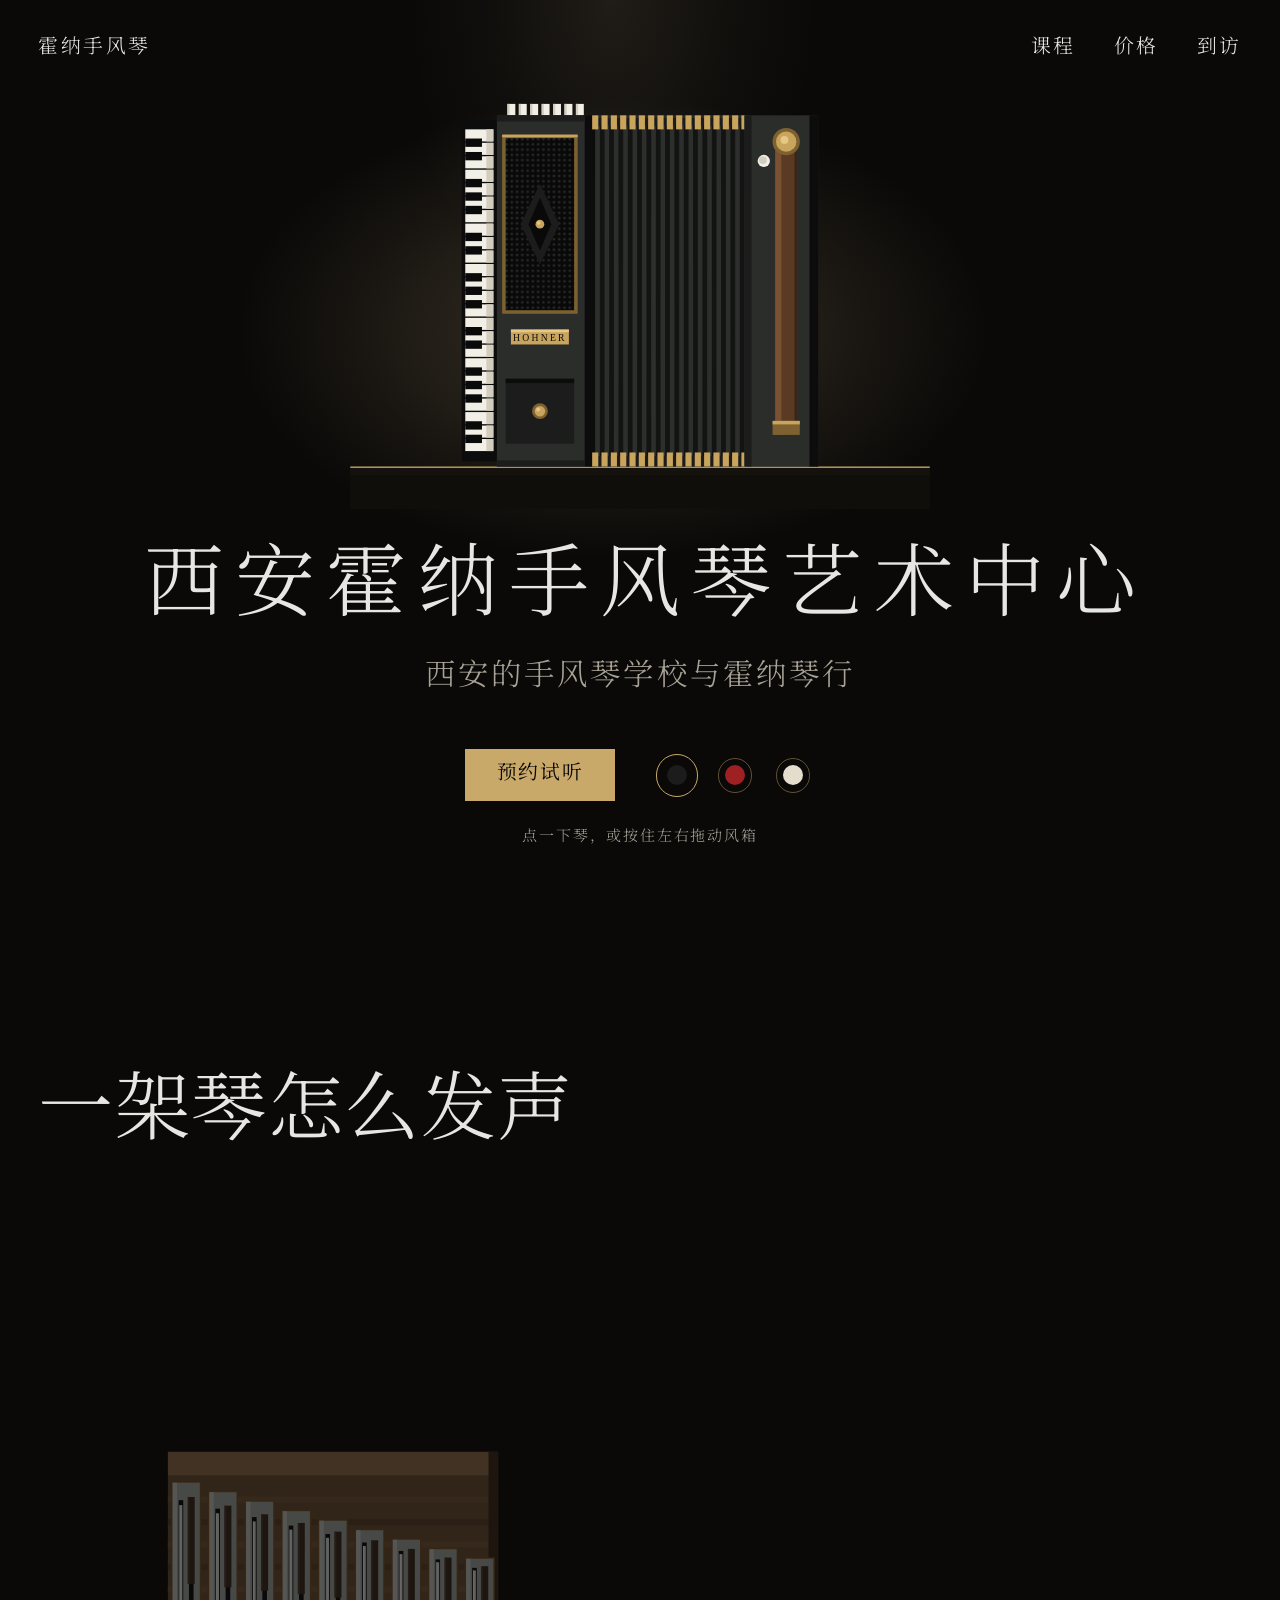
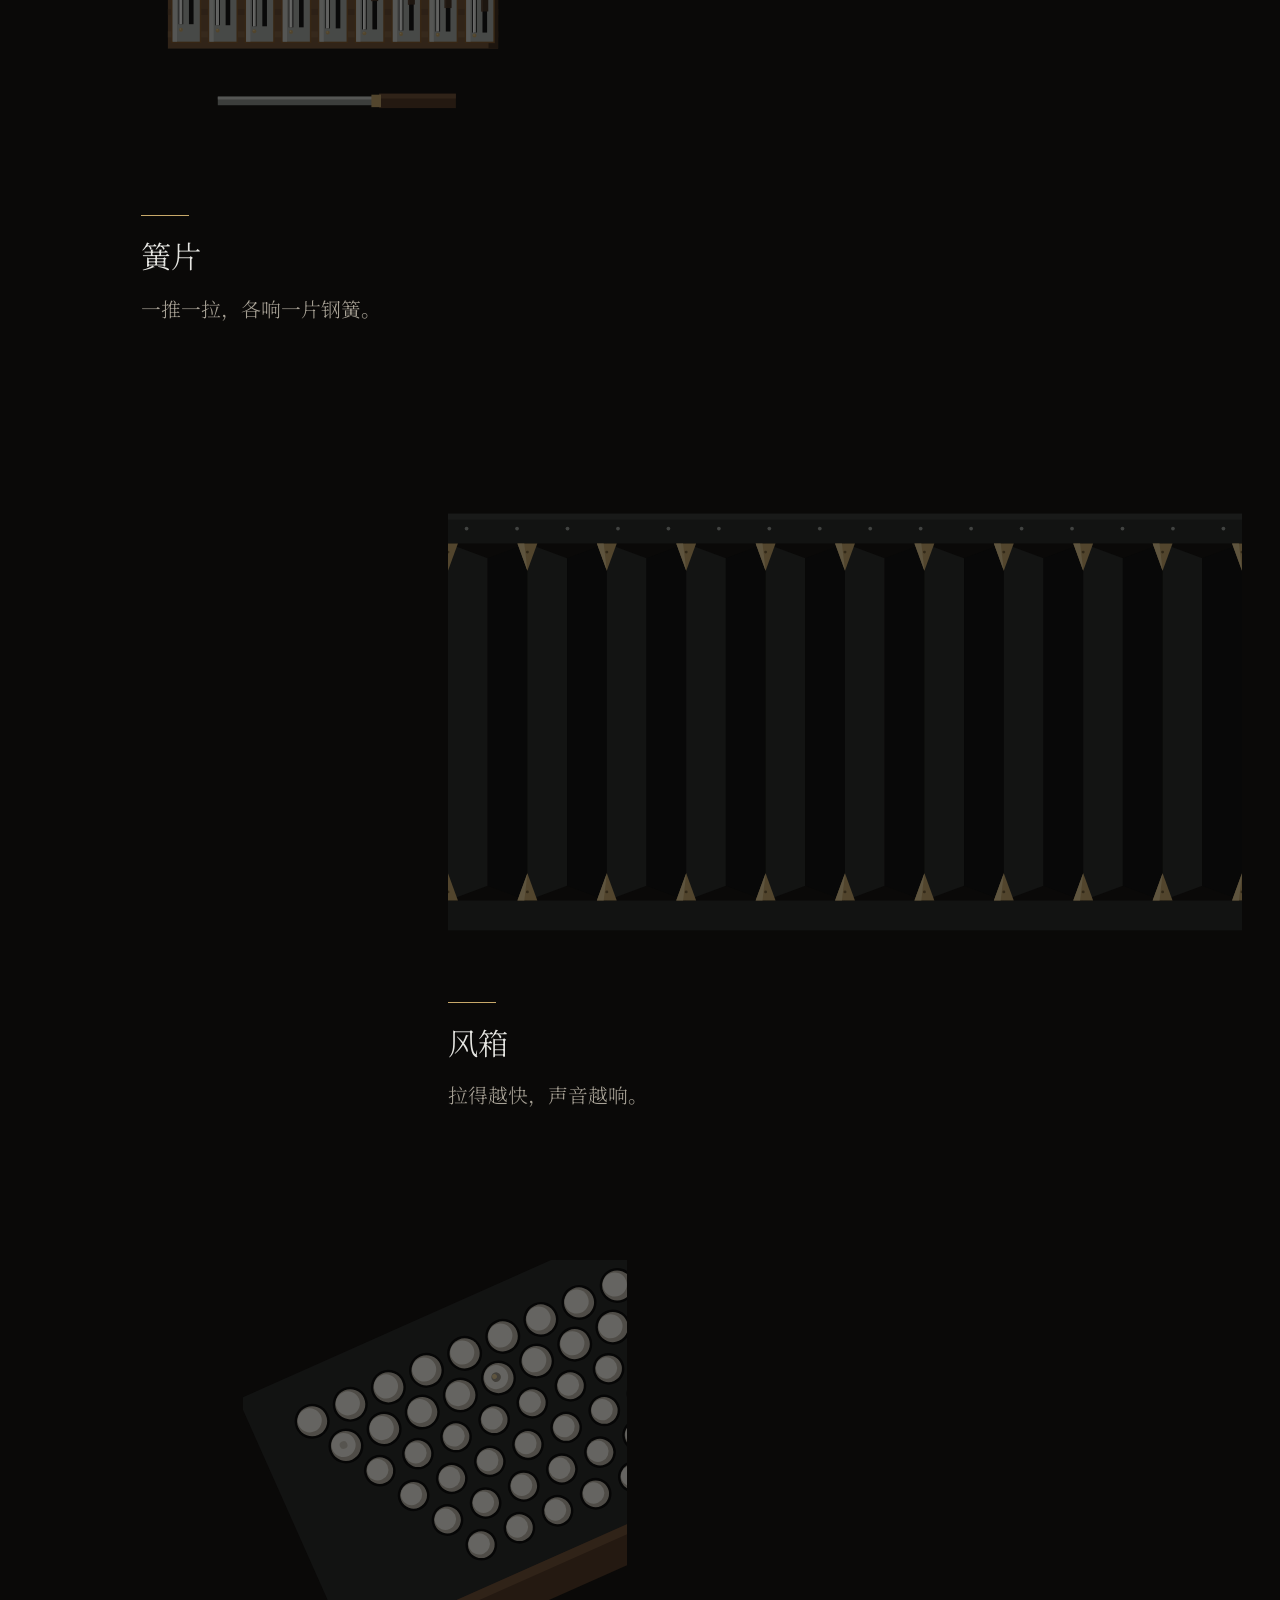
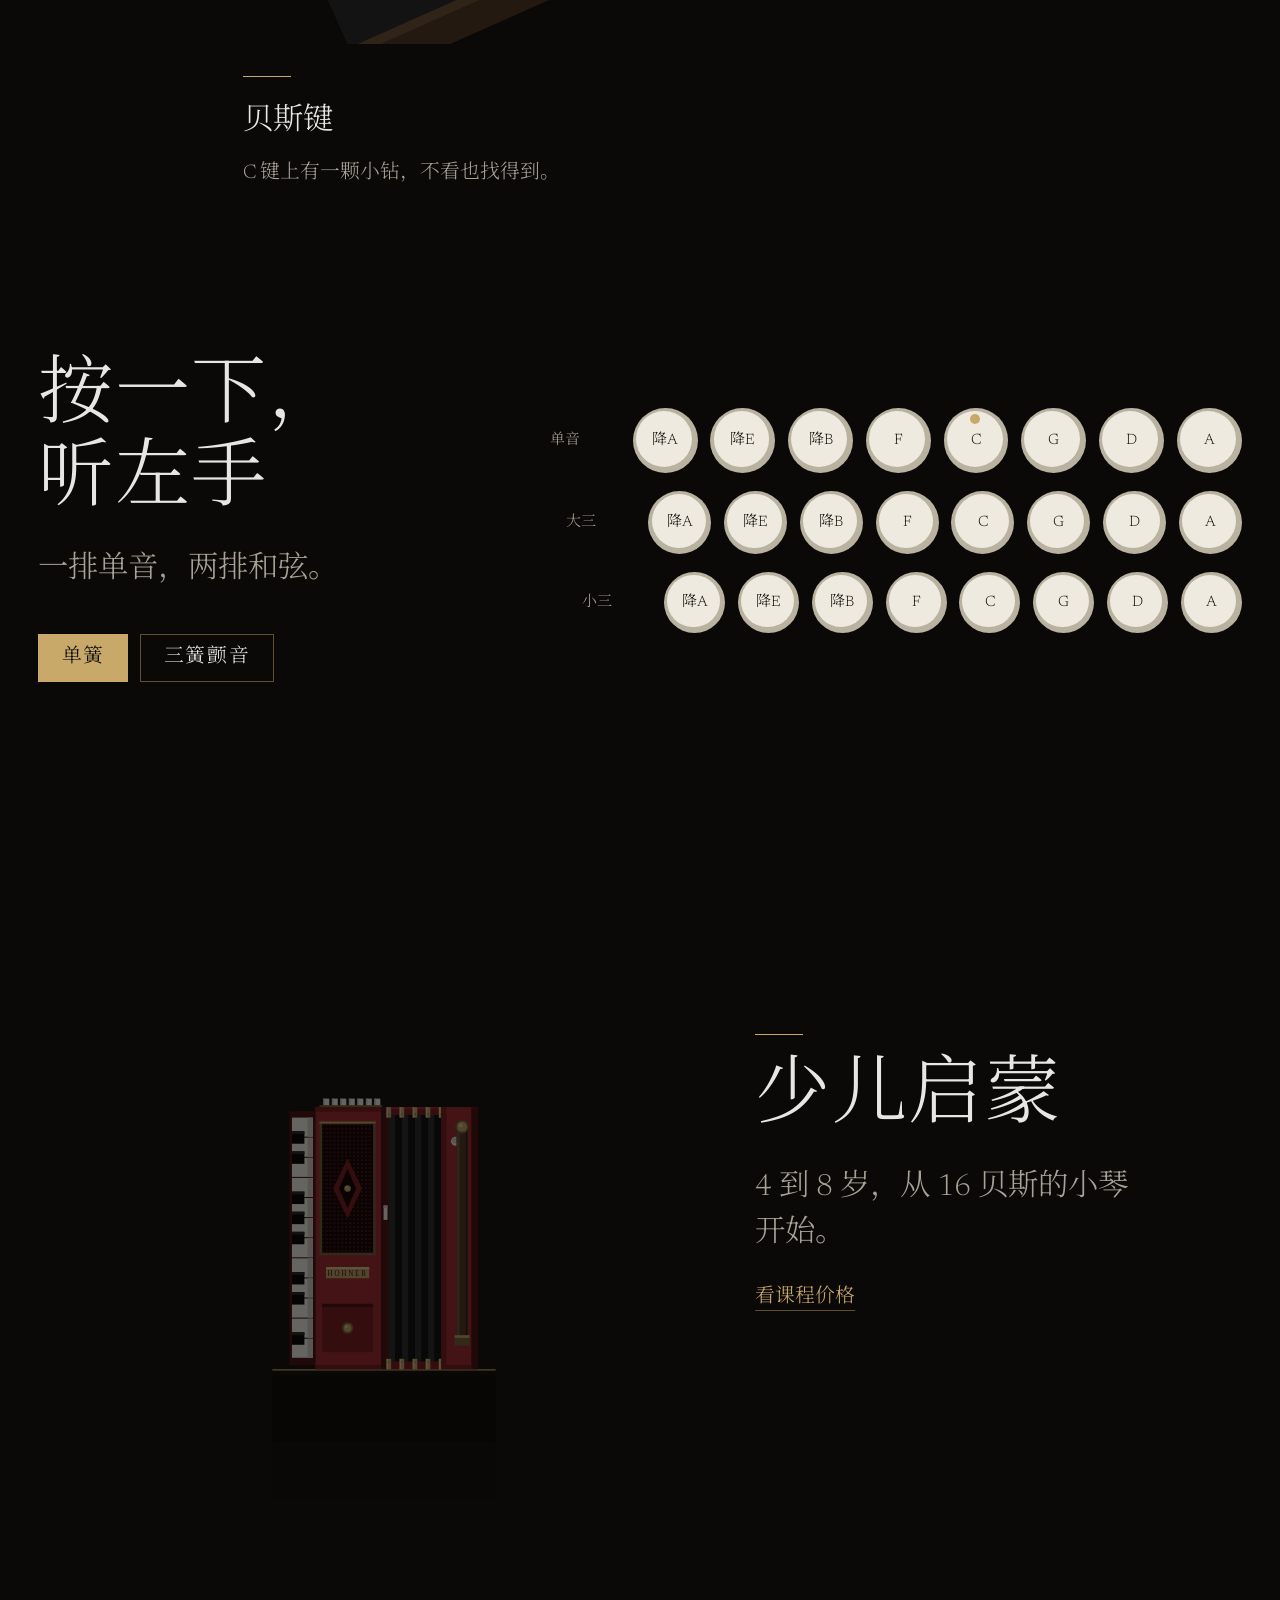
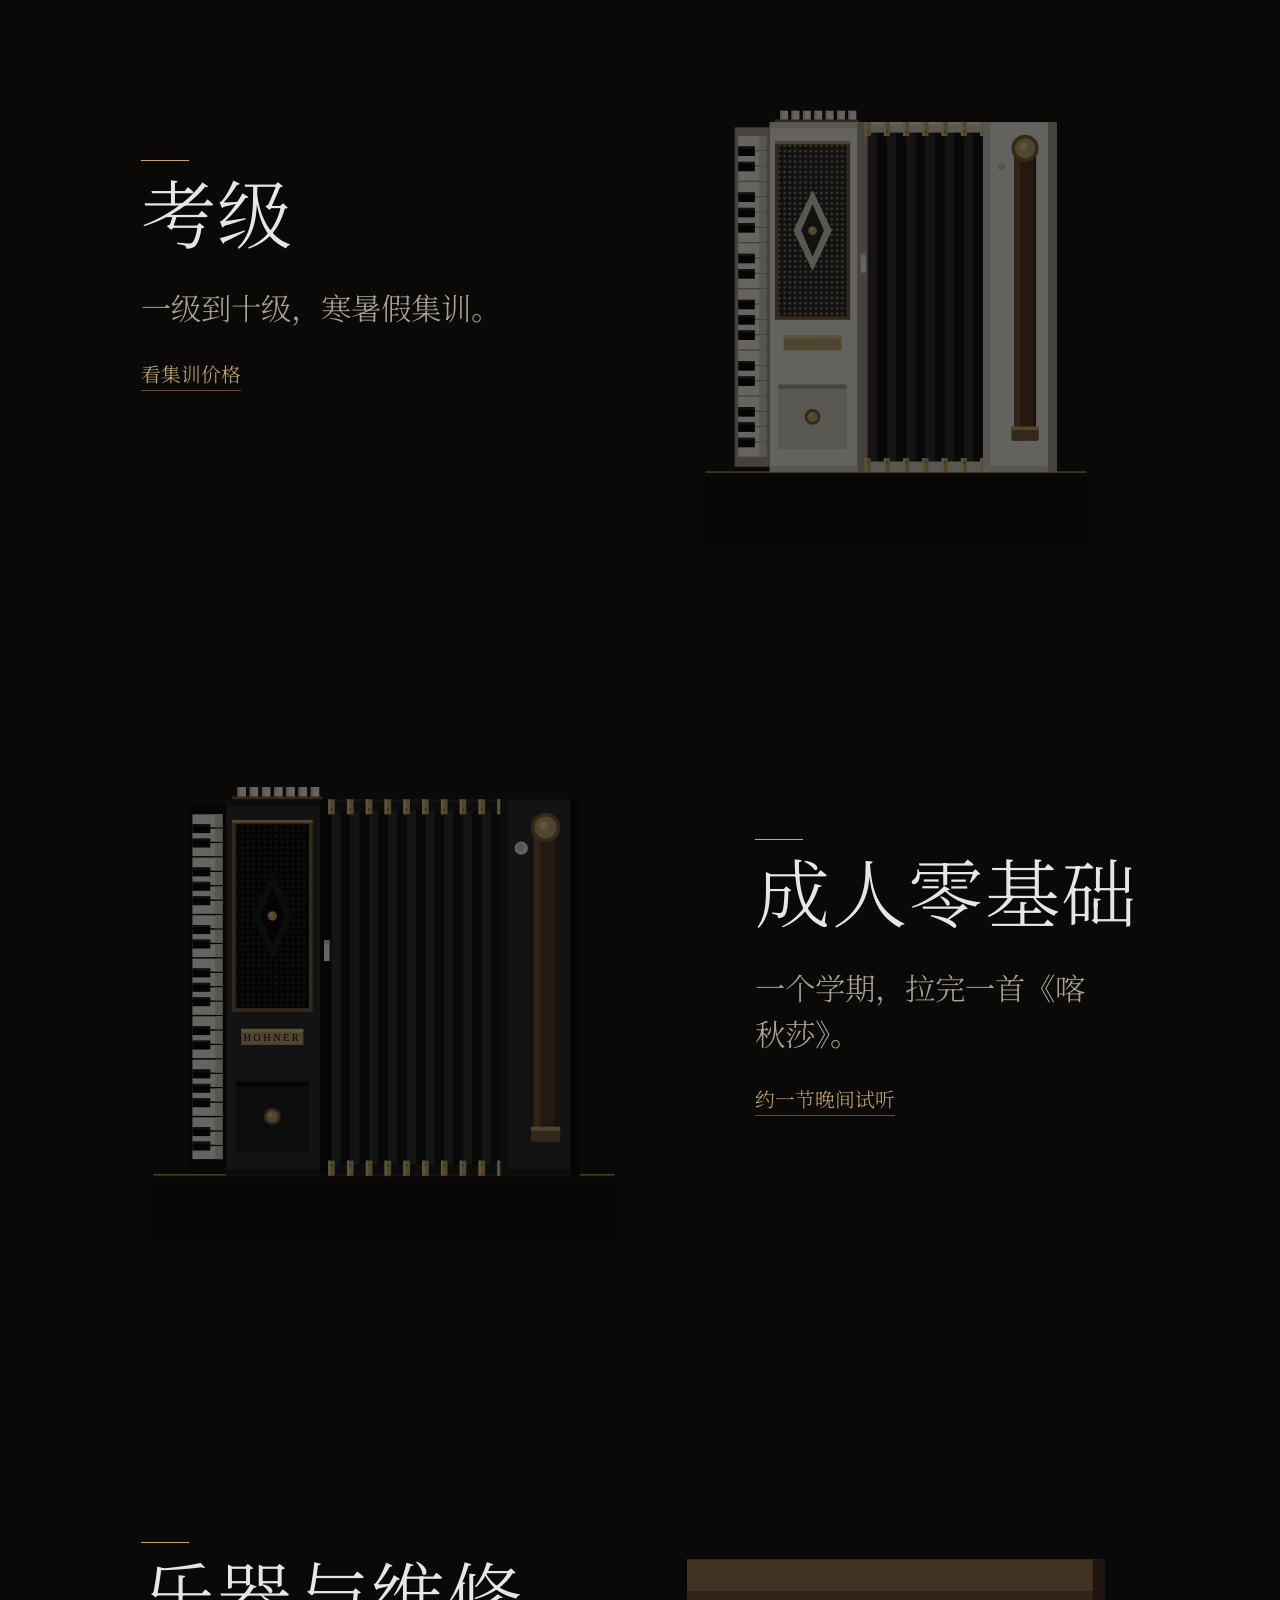
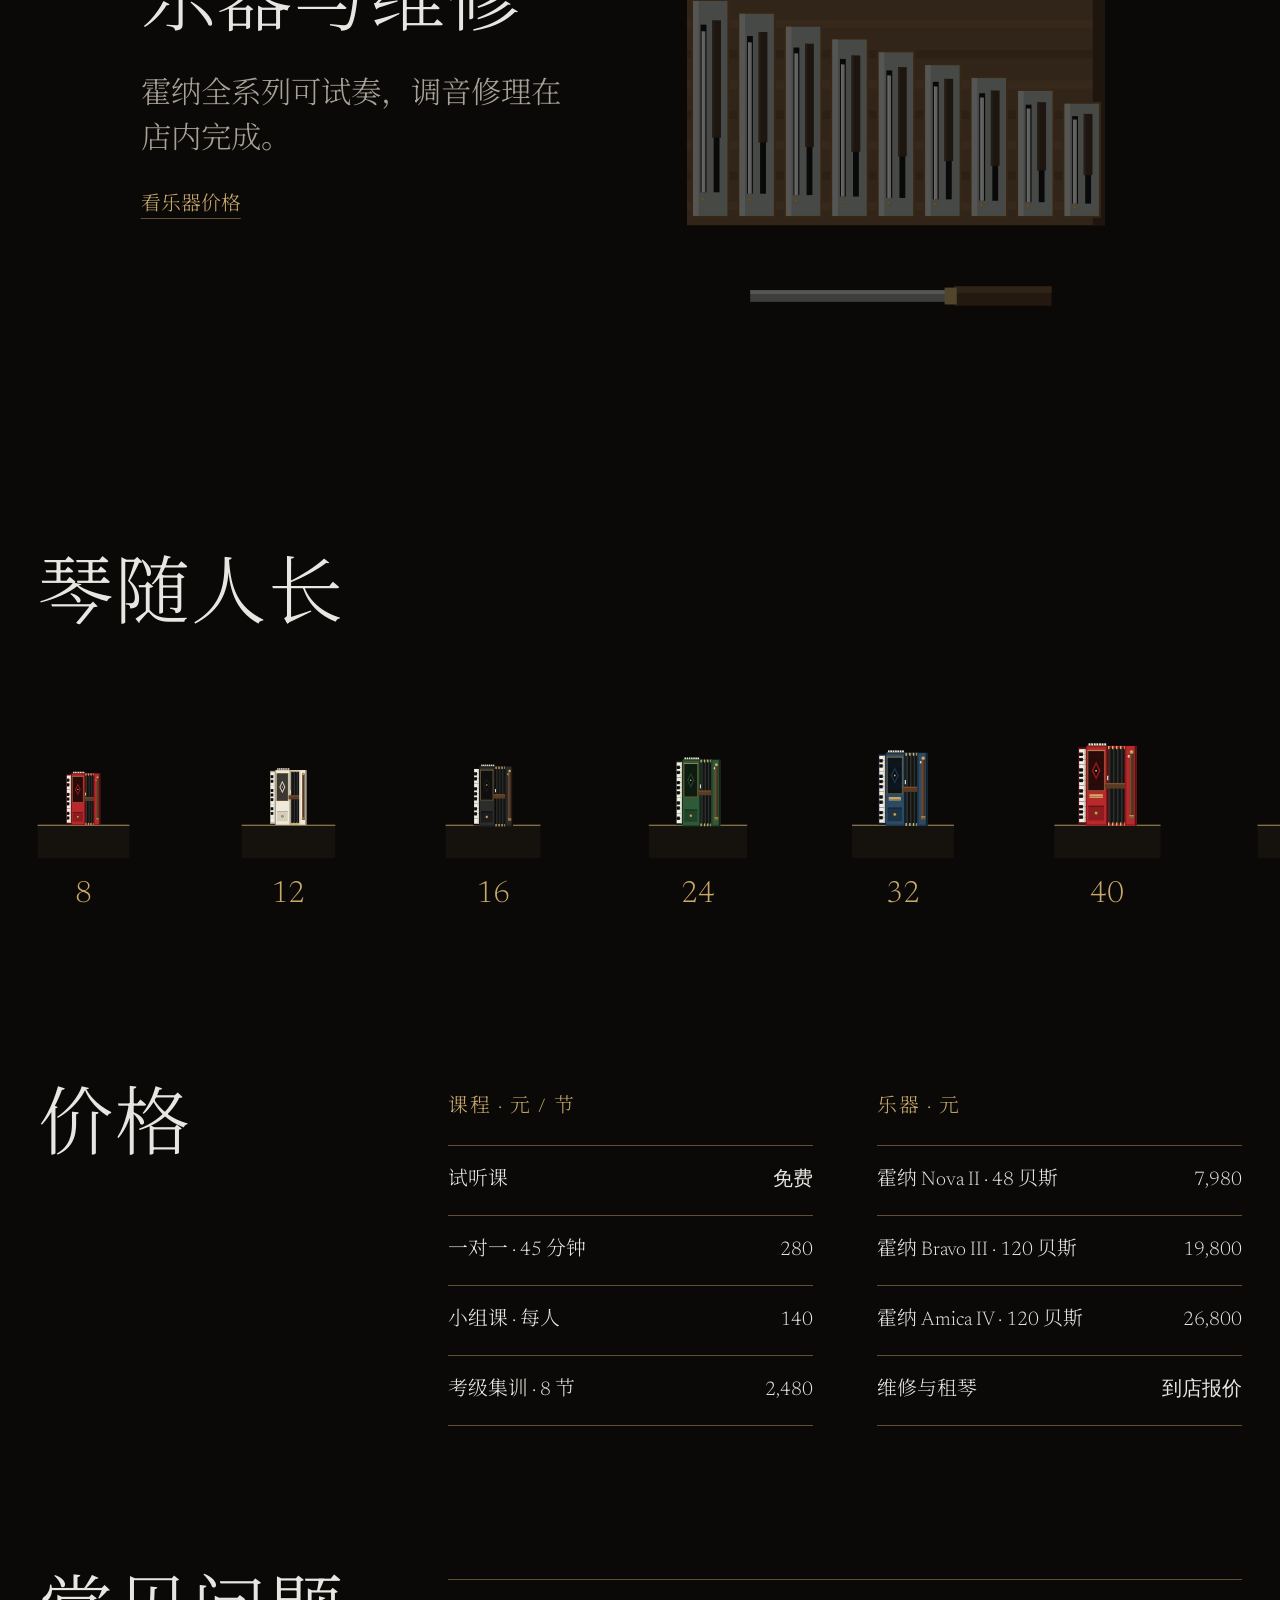
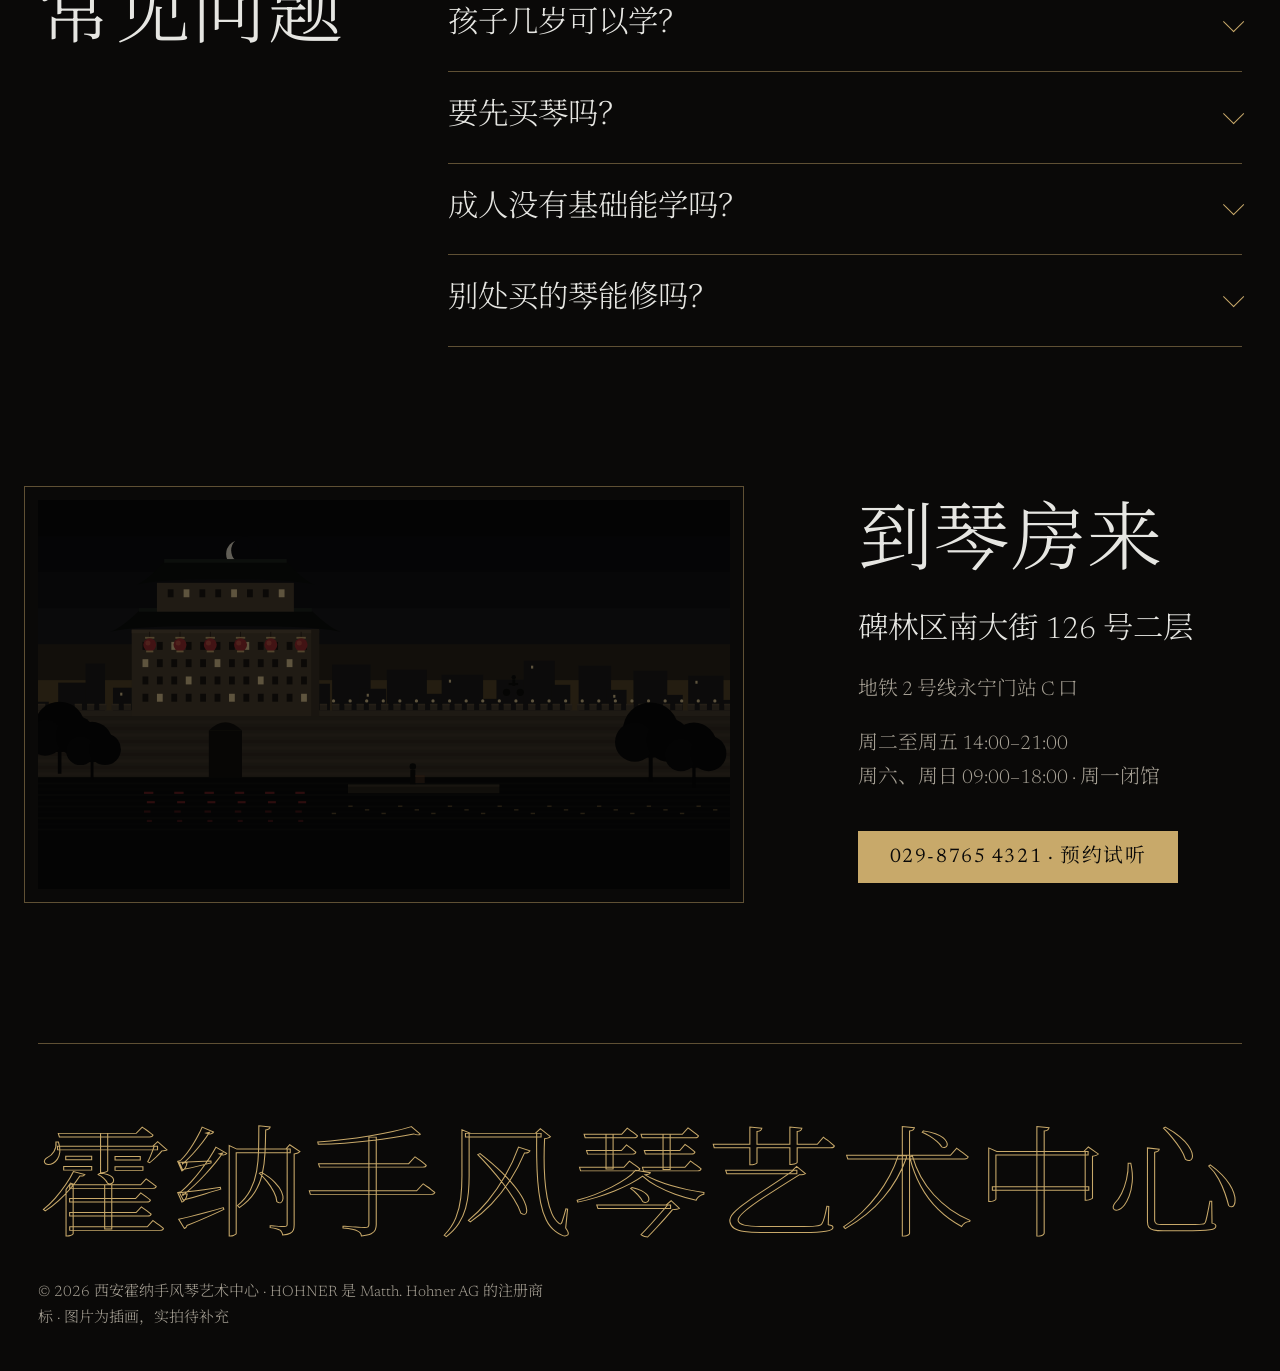
==== commit ab7e1cd2: "Rework Hohner Xi'an homepage as a dark gallery Near-black room with a spotlight that follows the exh" ====
--- a/hohner-xian/index.html
+++ b/hohner-xian/index.html
@@ -4,262 +4,180 @@
 <meta charset="utf-8">
 <meta name="viewport" content="width=device-width, initial-scale=1">
 <title>西安霍纳手风琴艺术中心</title>
-<meta name="description" content="西安霍纳手风琴艺术中心：少儿与成人手风琴课、考级集训、霍纳乐器销售与维修。">
+<meta name="description" content="西安霍纳手风琴艺术中心：少儿与成人手风琴课、考级、霍纳乐器与维修。">
 <link rel="preconnect" href="https://fonts.googleapis.com">
 <link rel="preconnect" href="https://fonts.gstatic.com" crossorigin>
-<link href="https://fonts.googleapis.com/css2?family=Newsreader:ital,opsz,wght@0,6..72,300;0,6..72,400;0,6..72,500;1,6..72,400&family=Noto+Serif+SC:wght@300;400;500&display=swap" rel="stylesheet">
+<link href="https://fonts.googleapis.com/css2?family=Newsreader:opsz,wght@6..72,300;6..72,400&family=Noto+Serif+SC:wght@300;400&display=swap" rel="stylesheet">
 <link rel="stylesheet" href="styles.css">
 <script>document.documentElement.classList.add('js')</script>
 </head>
 <body>
+<div class="light" aria-hidden="true"><div class="pool"></div></div>
+
 <main id="top">
-
   <header class="bar wrap">
     <a class="bar-name link" href="#top">霍纳手风琴</a>
     <nav aria-label="页面">
       <a class="link" href="#courses">课程</a>
-      <a class="link" href="#schedule">课表</a>
-      <a class="link" href="#price">收费</a>
+      <a class="link" href="#price">价格</a>
       <a class="link" href="#visit">到访</a>
     </nav>
   </header>
 
   <section class="hero wrap" aria-labelledby="title">
-    <div class="hero-object" data-crossfade>
-      <img src="img/hero-black.svg" alt="一架黑色 120 贝斯手风琴，风箱拉开，立在展台上" width="1600" height="760" class="is-on">
-      <img src="img/hero-red.svg" alt="" width="1600" height="760" aria-hidden="true">
-      <img src="img/hero-pearl.svg" alt="" width="1600" height="760" aria-hidden="true">
+    <div class="hero-stage" data-spot>
+      <button type="button" class="squeeze" id="squeeze" aria-label="拉响手风琴：按住左右拖动风箱，或按回车让它呼吸一次">
+        <img src="img/ch-adult.svg" alt="" width="750" height="1000" class="squeeze-fallback">
+      </button>
     </div>
     <h1 id="title" class="wordmark" data-rise style="--i:1">西安霍纳<br class="only-phone">手风琴艺术中心</h1>
-    <p class="hero-line" data-rise style="--i:2">西安的手风琴学校和琴行：教琴、卖琴、修琴，陪孩子考到十级。</p>
+    <p class="hero-line" data-rise style="--i:2">西安的手风琴学校与霍纳琴行</p>
     <div class="hero-row" data-rise style="--i:3">
-      <span>德国霍纳 · 创立于 1857</span>
-      <a class="button" href="#visit">预约试听课 · 免费</a>
-      <span>4 岁起 · 成人零基础</span>
+      <a class="button" href="#visit">预约试听</a>
+      <div class="finish" role="group" aria-label="琴身颜色">
+        <button type="button" class="swatch" data-finish="black" aria-pressed="true" aria-label="黑色" style="--c:#1b1c1b"></button>
+        <button type="button" class="swatch" data-finish="red" aria-pressed="false" aria-label="红色" style="--c:#9e2023"></button>
+        <button type="button" class="swatch" data-finish="pearl" aria-pressed="false" aria-label="珍珠白" style="--c:#e4ddcd"></button>
+      </div>
     </div>
+    <p class="hint" aria-hidden="true">点一下琴，或按住左右拖动风箱</p>
   </section>
 
-  <section class="intro wrap" aria-labelledby="intro-title">
-    <div class="intro-pin">
-      <h2 id="intro-title" class="head" data-reveal>一架琴怎么发声</h2>
-      <p class="statement" data-reveal style="--i:1">右手唱旋律，左手一百二十个贝斯键管和声，风箱是它的呼吸。</p>
-    </div>
-    <div class="intro-pass">
-      <figure class="pass pass-a" data-reveal>
-        <img src="img/reeds.svg" alt="簧片座特写：铝制簧板上铆着钢簧片" width="800" height="1000" loading="lazy">
-        <figcaption>簧片：每个音两片钢簧，拉开响一片，合上响另一片。</figcaption>
-      </figure>
-      <figure class="pass pass-b" data-reveal>
-        <img src="img/bellows.svg" alt="风箱的褶皱与黄铜包角" width="1280" height="800" loading="lazy">
-        <figcaption>风箱：拉得快就响，拉得慢就轻。手风琴的强弱全在这里。</figcaption>
-      </figure>
-      <figure class="pass pass-c" data-reveal>
-        <img src="img/bass.svg" alt="左手贝斯键盘的斜排按键，C 键上有一颗定位钻" width="900" height="900" loading="lazy">
-        <figcaption>贝斯键：C 键上有一颗小钻，左手不看也找得到。</figcaption>
-      </figure>
-    </div>
+  <section class="parts wrap" aria-labelledby="parts-title">
+    <h2 id="parts-title" class="head" data-reveal>一架琴怎么发声</h2>
+    <figure class="exhibit ex-left" data-spot data-reveal>
+      <img src="img/reeds.svg" alt="簧片座特写：铝制簧板上铆着钢簧片" width="800" height="1000" loading="lazy">
+      <figcaption class="label"><span class="label-name">簧片</span>一推一拉，各响一片钢簧。</figcaption>
+    </figure>
+    <figure class="exhibit ex-wide" data-spot data-reveal>
+      <img src="img/bellows.svg" alt="风箱的褶皱与黄铜包角" width="1280" height="800" loading="lazy">
+      <figcaption class="label"><span class="label-name">风箱</span>拉得越快，声音越响。</figcaption>
+    </figure>
+    <figure class="exhibit ex-right" data-spot data-reveal>
+      <img src="img/bass.svg" alt="左手贝斯键盘的斜排按键，C 键上有一颗定位钻" width="900" height="900" loading="lazy">
+      <figcaption class="label"><span class="label-name">贝斯键</span>C 键上有一颗小钻，不看也找得到。</figcaption>
+    </figure>
   </section>
 
-  <section class="try wrap" id="try" aria-labelledby="try-title">
+  <section class="try wrap" aria-labelledby="try-title">
     <div class="try-text">
       <h2 id="try-title" class="head" data-reveal>按一下，听左手</h2>
-      <p data-reveal style="--i:1">这是 120 贝斯琴左手最常用的三排：一排单音，一排大三和弦，一排小三和弦。每一列相差五度，所以 C 的左右两边就是 F 和 G，一首儿歌常常只用这三列。</p>
-      <p data-reveal style="--i:2">试听课上，老师会让孩子先找到 C 键上的那颗小钻。</p>
-      <div class="voice" role="group" aria-label="音色" data-reveal style="--i:3">
+      <p class="lead" data-reveal style="--i:1">一排单音，两排和弦。</p>
+      <div class="voice" role="group" aria-label="音色" data-reveal style="--i:2">
         <button type="button" class="voice-btn" aria-pressed="true" data-voice="1">单簧</button>
         <button type="button" class="voice-btn" aria-pressed="false" data-voice="3">三簧颤音</button>
       </div>
     </div>
-    <div class="try-board" data-reveal style="--i:2">
-      <div class="air" aria-hidden="true"><span></span><span></span><span></span><span></span><span></span><span></span><span></span><span></span><span></span><span></span><span></span><span></span></div>
+    <div class="try-board" data-spot data-reveal style="--i:2">
       <div class="board" id="board" role="group" aria-label="贝斯键盘，按住发声"></div>
-      <noscript><p class="small">开启浏览器脚本后可以弹奏这组贝斯键。</p></noscript>
+      <noscript><p>开启浏览器脚本后可以弹奏。</p></noscript>
     </div>
   </section>
 
-  <div id="courses">
-    <section class="chapter" style="--field:#2a1011" data-chapter aria-labelledby="c1">
-      <h2 id="c1" class="chapter-title">少儿启蒙 · 4 至 8 岁</h2>
-      <img src="img/ch-kids.svg" alt="一架红色的 16 贝斯儿童手风琴" width="750" height="1000" loading="lazy">
-      <p class="chapter-text">从 16 贝斯的小琴开始，先学会用风箱唱一首儿歌，再学认谱。每节 45 分钟，家长可以旁听。</p>
-      <a class="chapter-link link-plain" href="#price">少儿课收费</a>
+  <div id="courses" class="courses">
+    <section class="course" aria-labelledby="c1">
+      <figure class="course-pic" data-spot data-reveal><img src="img/ch-kids.svg" alt="一架红色的 16 贝斯儿童手风琴" width="750" height="1000" loading="lazy"></figure>
+      <div class="course-text" data-reveal style="--i:1">
+        <h2 id="c1" class="head">少儿启蒙</h2>
+        <p class="lead">4 到 8 岁，从 16 贝斯的小琴开始。</p>
+        <a class="link-plain" href="#price">看课程价格</a>
+      </div>
     </section>
-    <section class="chapter" style="--field:#1c1b17" data-chapter aria-labelledby="c2">
-      <h2 id="c2" class="chapter-title">考级 · 一级到十级</h2>
-      <img src="img/ch-grade.svg" alt="一架珍珠白 96 贝斯手风琴，风箱半开" width="750" height="1000" loading="lazy">
-      <p class="chapter-text">按社会艺术水平考级曲目一级一级走，寒暑假集训，每学期在琴房办一场学生汇报。</p>
-      <a class="chapter-link link-plain" href="#schedule">看集训课表</a>
+    <section class="course flip" aria-labelledby="c2">
+      <figure class="course-pic" data-spot data-reveal><img src="img/ch-grade.svg" alt="一架珍珠白 96 贝斯手风琴" width="750" height="1000" loading="lazy"></figure>
+      <div class="course-text" data-reveal style="--i:1">
+        <h2 id="c2" class="head">考级</h2>
+        <p class="lead">一级到十级，寒暑假集训。</p>
+        <a class="link-plain" href="#price">看集训价格</a>
+      </div>
     </section>
-    <section class="chapter" style="--field:#000000" data-chapter aria-labelledby="c3">
-      <h2 id="c3" class="chapter-title">成人 · 从零开始</h2>
-      <img src="img/ch-adult.svg" alt="一架黑色 120 贝斯手风琴，风箱拉开" width="750" height="1000" loading="lazy">
-      <p class="chapter-text">下班后来一小时。第一学期的目标是完整拉下《喀秋莎》，左右手一起。</p>
-      <a class="chapter-link link-plain" href="#schedule">看晚间课表</a>
+    <section class="course" aria-labelledby="c3">
+      <figure class="course-pic" data-spot data-reveal><img src="img/ch-adult.svg" alt="一架黑色 120 贝斯手风琴，风箱拉开" width="750" height="1000" loading="lazy"></figure>
+      <div class="course-text" data-reveal style="--i:1">
+        <h2 id="c3" class="head">成人零基础</h2>
+        <p class="lead">一个学期，拉完一首《喀秋莎》。</p>
+        <a class="link-plain" href="#visit">约一节晚间试听</a>
+      </div>
     </section>
-    <section class="chapter" style="--field:#1e140c" data-chapter aria-labelledby="c4">
-      <h2 id="c4" class="chapter-title">乐器与维修</h2>
-      <img src="img/ch-repair.svg" alt="待调音的簧片座和一把调音锉" width="750" height="1000" loading="lazy">
-      <p class="chapter-text">霍纳全系列在店里可以试奏。调音、补簧蜡、换皮阀和修风箱都在后面的工作间完成。</p>
-      <a class="chapter-link link-plain" href="#price">看维修价格</a>
+    <section class="course flip" aria-labelledby="c4">
+      <figure class="course-pic" data-spot data-reveal><img src="img/ch-repair.svg" alt="待调音的簧片座和一把调音锉" width="750" height="1000" loading="lazy"></figure>
+      <div class="course-text" data-reveal style="--i:1">
+        <h2 id="c4" class="head">乐器与维修</h2>
+        <p class="lead">霍纳全系列可试奏，调音修理在店内完成。</p>
+        <a class="link-plain" href="#price">看乐器价格</a>
+      </div>
     </section>
   </div>
 
-  <section class="schedule wrap" id="schedule" aria-labelledby="schedule-title">
-    <h2 id="schedule-title" class="head" data-reveal>每周课表</h2>
-    <div class="table" role="table" aria-label="每周课表">
-      <div class="day" role="rowgroup">
-        <h3 class="day-name">周二</h3>
-        <div class="row" role="row"><span role="cell">少儿启蒙</span><span role="cell">小组 · 4 人</span><span role="cell">一号琴房</span><span role="cell" class="t">16:30–17:15</span></div>
-        <div class="row" role="row"><span role="cell">一对一</span><span role="cell">考级 五至七级</span><span role="cell">二号琴房</span><span role="cell" class="t">17:30–20:30</span></div>
-        <div class="row" role="row"><span role="cell">成人零基础</span><span role="cell">小组 · 4 人</span><span role="cell">一号琴房</span><span role="cell" class="t">19:30–20:30</span></div>
+  <section class="sizes" aria-labelledby="sizes-title">
+    <h2 id="sizes-title" class="head wrap" data-reveal>琴随人长</h2>
+    <div class="strip" tabindex="0" aria-label="从 8 贝斯到 120 贝斯的十二种手风琴，可左右滑动">
+      <figure><img src="img/size-8.svg" alt="8 贝斯" width="400" height="460" loading="lazy"><figcaption>8</figcaption></figure>
+      <figure><img src="img/size-12.svg" alt="12 贝斯" width="400" height="460" loading="lazy"><figcaption>12</figcaption></figure>
+      <figure><img src="img/size-16.svg" alt="16 贝斯" width="400" height="460" loading="lazy"><figcaption>16</figcaption></figure>
+      <figure><img src="img/size-24.svg" alt="24 贝斯" width="400" height="460" loading="lazy"><figcaption>24</figcaption></figure>
+      <figure><img src="img/size-32.svg" alt="32 贝斯" width="400" height="460" loading="lazy"><figcaption>32</figcaption></figure>
+      <figure><img src="img/size-40.svg" alt="40 贝斯" width="400" height="460" loading="lazy"><figcaption>40</figcaption></figure>
+      <figure><img src="img/size-48.svg" alt="48 贝斯" width="400" height="460" loading="lazy"><figcaption>48</figcaption></figure>
+      <figure><img src="img/size-60.svg" alt="60 贝斯" width="400" height="460" loading="lazy"><figcaption>60</figcaption></figure>
+      <figure><img src="img/size-72.svg" alt="72 贝斯" width="400" height="460" loading="lazy"><figcaption>72</figcaption></figure>
+      <figure><img src="img/size-80.svg" alt="80 贝斯" width="400" height="460" loading="lazy"><figcaption>80</figcaption></figure>
+      <figure><img src="img/size-96.svg" alt="96 贝斯" width="400" height="460" loading="lazy"><figcaption>96</figcaption></figure>
+      <figure><img src="img/size-120.svg" alt="120 贝斯，成人标准尺寸" width="400" height="460" loading="lazy"><figcaption>120</figcaption></figure>
+    </div>
+  </section>
+
+  <section class="price wrap" id="price" aria-labelledby="price-title">
+    <h2 id="price-title" class="head" data-reveal>价格</h2>
+    <div class="price-cols">
+      <div class="price-group" data-reveal>
+        <h3>课程 · 元 / 节</h3>
+        <dl>
+          <div><dt>试听课</dt><dd>免费</dd></div>
+          <div><dt>一对一 · 45 分钟</dt><dd>280</dd></div>
+          <div><dt>小组课 · 每人</dt><dd>140</dd></div>
+          <div><dt>考级集训 · 8 节</dt><dd>2,480</dd></div>
+        </dl>
       </div>
-      <div class="day" role="rowgroup">
-        <h3 class="day-name">周三</h3>
-        <div class="row" role="row"><span role="cell">少儿启蒙</span><span role="cell">一对一</span><span role="cell">一号琴房</span><span role="cell" class="t">16:30–18:00</span></div>
-        <div class="row" role="row"><span role="cell">成人进阶</span><span role="cell">一对一</span><span role="cell">二号琴房</span><span role="cell" class="t">19:00–21:00</span></div>
-      </div>
-      <div class="day" role="rowgroup">
-        <h3 class="day-name">周四</h3>
-        <div class="row" role="row"><span role="cell">考级 一至四级</span><span role="cell">小组 · 4 人</span><span role="cell">一号琴房</span><span role="cell" class="t">16:30–17:30</span></div>
-        <div class="row" role="row"><span role="cell">乐团合奏</span><span role="cell">合奏 · 12 人</span><span role="cell">演奏厅</span><span role="cell" class="t">18:30–20:00</span></div>
-      </div>
-      <div class="day" role="rowgroup">
-        <h3 class="day-name">周五</h3>
-        <div class="row" role="row"><span role="cell">一对一</span><span role="cell">考级 八至十级</span><span role="cell">二号琴房</span><span role="cell" class="t">17:00–21:00</span></div>
-        <div class="row" role="row"><span role="cell">成人零基础</span><span role="cell">小组 · 4 人</span><span role="cell">一号琴房</span><span role="cell" class="t">19:30–20:30</span></div>
-      </div>
-      <div class="day" role="rowgroup">
-        <h3 class="day-name">周六</h3>
-        <div class="row" role="row"><span role="cell">少儿启蒙</span><span role="cell">小组 · 4 人</span><span role="cell">一号琴房</span><span role="cell" class="t">09:00–09:45</span></div>
-        <div class="row" role="row"><span role="cell">少儿启蒙</span><span role="cell">小组 · 4 人</span><span role="cell">一号琴房</span><span role="cell" class="t">10:00–10:45</span></div>
-        <div class="row" role="row"><span role="cell">考级 一至四级</span><span role="cell">一对一</span><span role="cell">二号琴房</span><span role="cell" class="t">09:00–12:00</span></div>
-        <div class="row" role="row"><span role="cell">试听课</span><span role="cell">一对一 · 30 分钟</span><span role="cell">二号琴房</span><span role="cell" class="t">14:00–17:00</span></div>
-        <div class="row" role="row"><span role="cell">乐器试奏</span><span role="cell">预约</span><span role="cell">琴行</span><span role="cell" class="t">14:00–18:00</span></div>
-      </div>
-      <div class="day" role="rowgroup">
-        <h3 class="day-name">周日</h3>
-        <div class="row" role="row"><span role="cell">考级 五至七级</span><span role="cell">小组 · 3 人</span><span role="cell">一号琴房</span><span role="cell" class="t">09:00–10:30</span></div>
-        <div class="row" role="row"><span role="cell">成人进阶</span><span role="cell">小组 · 4 人</span><span role="cell">二号琴房</span><span role="cell" class="t">10:00–11:30</span></div>
-        <div class="row" role="row"><span role="cell">学生汇报</span><span role="cell">每月最后一个周日</span><span role="cell">演奏厅</span><span role="cell" class="t">15:00–16:30</span></div>
-        <div class="row rest" role="row"><span role="cell">周一闭馆 · 琴房保养</span><span role="cell"></span><span role="cell"></span><span role="cell" class="t"></span></div>
+      <div class="price-group" data-reveal style="--i:1">
+        <h3>乐器 · 元</h3>
+        <dl>
+          <div><dt>霍纳 Nova II · 48 贝斯</dt><dd>7,980</dd></div>
+          <div><dt>霍纳 Bravo III · 120 贝斯</dt><dd>19,800</dd></div>
+          <div><dt>霍纳 Amica IV · 120 贝斯</dt><dd>26,800</dd></div>
+          <div><dt>维修与租琴</dt><dd>到店报价</dd></div>
+        </dl>
       </div>
     </div>
   </section>
 
-  <section class="price wrap" id="price" aria-labelledby="price-title">
-    <div class="price-side">
-      <h2 id="price-title" class="head" data-reveal>收费</h2>
-      <img src="img/size-48.svg" alt="一架 48 贝斯手风琴，适合刚入门的孩子" width="400" height="600" loading="lazy" data-reveal style="--i:1">
-    </div>
-    <div class="menu">
-      <div class="menu-col">
-        <div class="group" data-reveal>
-          <h3>课程 <span class="cur">元 / 节</span></h3>
-          <div class="item"><div class="item-line"><span>试听课 · 30 分钟</span><span>免费</span></div><p>老师看手型，帮孩子挑合适大小的琴。</p></div>
-          <div class="item"><div class="item-line"><span>一对一 · 45 分钟</span><span>280</span></div><p>少儿启蒙，家长可旁听。</p></div>
-          <div class="item"><div class="item-line"><span>一对一 · 60 分钟</span><span>360</span></div><p>考级学生与成人进阶。</p></div>
-          <div class="item"><div class="item-line"><span>小组课 · 60 分钟</span><span>140</span></div><p>每人每节，四人同级同班。</p></div>
-          <div class="item"><div class="item-line"><span>考级集训 · 8 节</span><span>2,480</span></div><p>考前两个月开班，含一次模拟考。</p></div>
-        </div>
-        <div class="group" data-reveal>
-          <h3>维修 <span class="cur">元</span></h3>
-          <div class="item"><div class="item-line"><span>全面调音</span><span>1,200</span></div><p>120 贝斯四排簧全部调准，约一周。</p></div>
-          <div class="item"><div class="item-line"><span>补簧蜡 · 换皮阀</span><span>380 起</span></div><p>处理漏气、哑音和杂音。</p></div>
-          <div class="item"><div class="item-line"><span>风箱修补</span><span>450 起</span></div><p>先免费检查，报价后再动手。</p></div>
-        </div>
-      </div>
-      <div class="menu-col">
-        <div class="group" data-reveal>
-          <h3>乐器 <span class="cur">元</span></h3>
-          <div class="item"><div class="item-line"><span>霍纳 Nova II · 48 贝斯</span><span>7,980</span></div><p>五到八岁，第一架真正的琴。</p></div>
-          <div class="item"><div class="item-line"><span>霍纳 Bravo III · 72 贝斯</span><span>12,800</span></div><p>小学高年级到初中，考到六级够用。</p></div>
-          <div class="item"><div class="item-line"><span>霍纳 Bravo III · 120 贝斯</span><span>19,800</span></div><p>成人和考级高年级的标准尺寸。</p></div>
-          <div class="item"><div class="item-line"><span>霍纳 Amica IV · 120 贝斯</span><span>26,800</span></div><p>四排簧，音色更厚，适合登台。</p></div>
-          <div class="item"><div class="item-line"><span>霍纳 Morino · 专业级</span><span>到店询价</span></div><p>需预约试奏，周六下午。</p></div>
-        </div>
-        <div class="group" data-reveal>
-          <h3>租琴 <span class="cur">元 / 月</span></h3>
-          <div class="item"><div class="item-line"><span>48 贝斯</span><span>200</span></div><p>学员租满一年，租金可抵购琴款。</p></div>
-          <div class="item"><div class="item-line"><span>72 贝斯</span><span>300</span></div><p>含每学期一次保养。</p></div>
-          <div class="item"><div class="item-line"><span>96 贝斯</span><span>380</span></div><p>考级前可短租一个月。</p></div>
-        </div>
-      </div>
+  <section class="faq wrap" aria-labelledby="faq-title">
+    <h2 id="faq-title" class="head" data-reveal>常见问题</h2>
+    <div class="qa" data-reveal style="--i:1">
+      <details><summary>孩子几岁可以学？</summary><p>5 岁左右。试听课上老师看手型，再推荐琴的大小。</p></details>
+      <details><summary>要先买琴吗？</summary><p>不用。前三个月可以租琴，也可以在琴房练。</p></details>
+      <details><summary>成人没有基础能学吗？</summary><p>能。成人班从读谱和拉风箱开始。</p></details>
+      <details><summary>别处买的琴能修吗？</summary><p>能。先免费检查，报价后你再决定。</p></details>
     </div>
   </section>
 
-  <section class="sizes" aria-labelledby="sizes-title">
-    <h2 id="sizes-title" class="sizes-title">琴随人长 · 从 8 贝斯到 120 贝斯</h2>
-    <div class="strip" tabindex="0" aria-label="十二种尺寸的手风琴，可左右滑动">
-      <img src="img/size-8.svg" alt="8 贝斯，约三四岁" width="400" height="600" loading="lazy">
-      <img src="img/size-12.svg" alt="12 贝斯" width="400" height="600" loading="lazy">
-      <img src="img/size-16.svg" alt="16 贝斯，四到六岁" width="400" height="600" loading="lazy">
-      <img src="img/size-24.svg" alt="24 贝斯" width="400" height="600" loading="lazy">
-      <img src="img/size-32.svg" alt="32 贝斯，六到七岁" width="400" height="600" loading="lazy">
-      <img src="img/size-40.svg" alt="40 贝斯" width="400" height="600" loading="lazy">
-      <img src="img/size-48.svg" alt="48 贝斯，七到九岁" width="400" height="600" loading="lazy">
-      <img src="img/size-60.svg" alt="60 贝斯" width="400" height="600" loading="lazy">
-      <img src="img/size-72.svg" alt="72 贝斯，九到十二岁" width="400" height="600" loading="lazy">
-      <img src="img/size-80.svg" alt="80 贝斯" width="400" height="600" loading="lazy">
-      <img src="img/size-96.svg" alt="96 贝斯，十二岁以上" width="400" height="600" loading="lazy">
-      <img src="img/size-120.svg" alt="120 贝斯，成人标准尺寸" width="400" height="600" loading="lazy">
+  <section class="visit wrap" id="visit" aria-labelledby="visit-title">
+    <figure class="visit-pic" data-spot data-reveal>
+      <img src="img/xian-wall.svg" alt="夜色中的西安南门箭楼和城墙" width="1920" height="1080" loading="lazy">
+    </figure>
+    <div class="visit-text" data-reveal style="--i:1">
+      <h2 id="visit-title" class="head">到琴房来</h2>
+      <p class="lead">碑林区南大街 126 号二层</p>
+      <p>地铁 2 号线永宁门站 C 口</p>
+      <p>周二至周五 14:00–21:00<br>周六、周日 09:00–18:00 · 周一闭馆</p>
+      <a class="button" href="tel:+862987654321">029-8765 4321 · 预约试听</a>
     </div>
   </section>
-
-  <section class="faq wrap" aria-labelledby="faq-title">
-    <div class="faq-text">
-      <h2 id="faq-title" class="head" data-reveal>常见问题</h2>
-      <ul class="facts" data-reveal style="--i:1">
-        <li>碑林区南大街 126 号二层，南门里</li>
-        <li>周二至周日开放，周一闭馆</li>
-        <li>地铁 2 号线永宁门站 C 口，步行 4 分钟</li>
-      </ul>
-      <div class="qa" data-reveal style="--i:2">
-        <details><summary>孩子几岁可以开始学？</summary><p>一般 5 岁左右：手能张开、能坐住半小时就可以。试听课上老师会看手型，再推荐琴的大小。</p></details>
-        <details><summary>一定要先买琴吗？</summary><p>不用。前三个月可以租琴，也可以在琴房练。租满一年，租金可以抵购琴款。</p></details>
-        <details><summary>成人没学过乐理，能学吗？</summary><p>能。成人班从读谱和拉风箱开始，第一学期不要求任何基础。</p></details>
-        <details><summary>考级怎么安排？</summary><p>每年寒假和暑假各有一次社会艺术水平考级。报名、考前集训和陪考由中心统一安排。</p></details>
-        <details><summary>不是在这里买的琴，也能修吗？</summary><p>能。任何品牌的琴都可以送来，先免费检查，报价后你决定修不修。</p></details>
-        <details><summary>附近好停车吗？</summary><p>南大街路边车位紧张，建议停在南门外的地下停车场，步行约 6 分钟。</p></details>
-      </div>
-      <div class="faq-actions" data-reveal style="--i:3">
-        <a class="button" href="tel:+862987654321">打电话问老师</a>
-        <a class="link-plain" href="#visit">看到访信息</a>
-      </div>
-    </div>
-    <div class="faq-pics">
-      <img class="faq-tall" src="img/wall.svg" alt="琴行墙上三层木架，摆着不同颜色和大小的手风琴" width="900" height="1200" loading="lazy" data-reveal>
-      <img class="faq-square" src="img/bass-surface.svg" alt="贝斯键盘的斜排按键" width="900" height="900" loading="lazy" data-reveal style="--i:2">
-    </div>
-  </section>
-
-  <section class="visit" id="visit" aria-labelledby="visit-title">
-    <img class="visit-pic" src="img/xian-wall.svg" alt="黄昏的西安南门箭楼和城墙，城墙上有人骑车" width="1920" height="1080" loading="lazy">
-    <div class="card" data-reveal>
-      <h2 id="visit-title">到琴房来</h2>
-      <p>西安市碑林区南大街 126 号二层<br>地铁 2 号线永宁门站 C 口</p>
-      <dl class="hours">
-        <div><dt>周二至周五</dt><dd>14:00–21:00</dd></div>
-        <div><dt>周六、周日</dt><dd>09:00–18:00</dd></div>
-        <div><dt>周一</dt><dd>闭馆</dd></div>
-      </dl>
-      <p><a class="link-plain" href="tel:+862987654321">029-8765 4321</a></p>
-      <a class="button card-button" href="tel:+862987654321">预约一节试听课</a>
-    </div>
-  </section>
-
 </main>
 
-<footer class="foot">
-  <div class="foot-cols wrap">
-    <div><p>地址</p><p>碑林区南大街 126 号二层</p><p>永宁门站 C 口</p></div>
-    <div><p>页面</p><p><a class="link" href="#courses">课程</a></p><p><a class="link" href="#schedule">课表</a></p><p><a class="link" href="#price">收费</a></p><p><a class="link" href="#visit">到访</a></p></div>
-    <div><p>关注</p><p>微信公众号：霍纳手风琴西安</p><p>小红书：霍纳手风琴西安</p></div>
-    <div><p>开放时间</p><p>周二至周五 14:00–21:00</p><p>周六、周日 09:00–18:00</p><p>周一闭馆</p></div>
-  </div>
-  <div class="foot-mark wrap">
-    <svg viewBox="0 0 900 100" aria-hidden="true" class="foot-word"><text x="450" y="86" text-anchor="middle" textLength="900" lengthAdjust="spacingAndGlyphs">霍纳手风琴艺术中心</text></svg>
-    <p class="legal">© 2026 西安霍纳手风琴艺术中心 · HOHNER 是 Matth. Hohner AG 的注册商标 · 页面图片为插画，实拍照片待补充</p>
-  </div>
+<footer class="foot wrap">
+  <svg class="foot-word" viewBox="0 0 1000 110" role="img" aria-label="霍纳手风琴艺术中心"><text x="500" y="92" text-anchor="middle" textLength="1000" lengthAdjust="spacingAndGlyphs">霍纳手风琴艺术中心</text></svg>
+  <p class="legal">© 2026 西安霍纳手风琴艺术中心 · HOHNER 是 Matth. Hohner AG 的注册商标 · 图片为插画，实拍待补充</p>
 </footer>
 
 <script src="main.js"></script>
--- a/hohner-xian/styles.css
+++ b/hohner-xian/styles.css
@@ -1,282 +1,224 @@
-/* 西安霍纳手风琴艺术中心 — the dark room: one forest-black field, lit instruments, brass for the one action. */
+/* 西安霍纳手风琴艺术中心 — a dark gallery: near-black room, one moving spotlight, brass hairlines. */
 :root {
-  --bg: #0f1f10;
-  --surface: #162a17;
-  --surface-2: #1f3720;
-  --ink: #ecede7;
-  --muted: #b3bbaf;
-  --accent: #d9b56a;
-  --accent-ink: #0f1f10;
-  --paper: #e6e8e2;
-  --paper-ink: #0f1f10;
-  --paper-muted: #44513f;
+  --bg: #0a0908;
+  --ink: #e6e6e2;
+  --muted: #a8a296;
+  --gold: #c8a96a;
+  --gold-line: rgba(200, 169, 106, 0.45);
+  --accent-ink: #0a0908;
 
   --font: "Newsreader", "Noto Serif SC", "Songti SC", "STSong", serif;
 
-  --step-small: clamp(0.8125rem, 0.79rem + 0.1vw, 0.875rem);
-  --step-body: clamp(1rem, 0.95rem + 0.25vw, 1.125rem);
-  --step-lead: clamp(1.25rem, 1.1rem + 0.7vw, 1.625rem);
-  --step-head: clamp(2.25rem, 1.3rem + 3.2vw, 4rem);
-  --step-statement: clamp(1.5rem, 1rem + 1.6vw, 2.25rem);
-
-  --margin: clamp(1.25rem, 2.2vw, 2rem);
+  --step-small: 0.9375rem;
+  --step-body: clamp(1.0625rem, 1rem + 0.3vw, 1.25rem);
+  --step-lead: clamp(1.375rem, 1.1rem + 1vw, 2rem);
+  --step-head: clamp(2.5rem, 1.5rem + 4vw, 5.5rem);
+  --step-display: clamp(2.5rem, 1rem + 5vw, 6rem);
+
+  --margin: clamp(1.25rem, 3vw, 3rem);
   --gutter: clamp(1rem, 2vw, 2rem);
-  --section: clamp(7.5rem, 12vw, 12rem);
+  --section: clamp(7rem, 12vw, 12rem);
 
   --ease-out: cubic-bezier(0.22, 1, 0.36, 1);
-  --ease-expo: cubic-bezier(0.16, 1, 0.3, 1);
   --ease-soft: cubic-bezier(0.33, 1, 0.68, 1);
 }
 
 *, *::before, *::after { box-sizing: border-box; }
 html { -webkit-text-size-adjust: 100%; text-size-adjust: 100%; }
-body { margin: 0; background: var(--bg); color: var(--ink); font-family: var(--font); font-size: var(--step-body); line-height: 1.7; font-optical-sizing: auto; -webkit-font-smoothing: antialiased; }
-h1, h2, h3, p, figure, ul, dl, dd { margin: 0; }
-ul { padding: 0; list-style: none; }
+body { margin: 0; background: var(--bg); color: var(--ink); font-family: var(--font); font-size: var(--step-body); line-height: 1.7; font-weight: 300; -webkit-font-smoothing: antialiased; }
+h1, h2, h3, p, figure, dl, dd { margin: 0; }
 img, svg { display: block; max-width: 100%; height: auto; }
 a { color: inherit; }
 button { font: inherit; color: inherit; background: none; border: 0; padding: 0; cursor: pointer; }
-h1, h2, h3 { font-weight: 400; text-wrap: balance; }
-p { max-width: 36em; text-wrap: pretty; }
-::selection { background: var(--accent); color: var(--accent-ink); }
-:focus-visible { outline: 2px solid var(--accent); outline-offset: 4px; }
-:target { scroll-margin-top: 2rem; }
+h1, h2, h3 { font-weight: 300; text-wrap: balance; }
+p { max-width: 34em; text-wrap: pretty; }
+::selection { background: var(--gold); color: var(--accent-ink); }
+:focus-visible { outline: 1px solid var(--gold); outline-offset: 6px; }
+:target { scroll-margin-top: 3rem; }
 
 .wrap { padding-inline: var(--margin); }
-.head { font-size: var(--step-head); line-height: 1.1; letter-spacing: -0.02em; font-weight: 300; }
-.small { font-size: var(--step-small); }
-
-.link { text-decoration: underline; text-decoration-color: transparent; text-underline-offset: 0.3em; text-decoration-thickness: 1px; transition: text-decoration-color 180ms ease, color 180ms ease; }
-.link-plain { text-decoration: underline; text-underline-offset: 0.3em; text-decoration-thickness: 1px; transition: color 180ms ease; }
+.head { font-size: var(--step-head); line-height: 1.1; letter-spacing: 0.02em; }
+.lead { font-size: var(--step-lead); line-height: 1.5; }
+
+.link { text-decoration: underline; text-decoration-color: transparent; text-underline-offset: 0.35em; text-decoration-thickness: 1px; transition: text-decoration-color 200ms ease, color 200ms ease; }
+.link-plain { color: var(--gold); text-decoration: underline; text-decoration-color: var(--gold-line); text-underline-offset: 0.4em; text-decoration-thickness: 1px; transition: text-decoration-color 200ms ease; }
 @media (hover: hover) and (pointer: fine) {
-  .link:hover { text-decoration-color: currentColor; }
-  .link-plain:hover { color: var(--accent); }
-}
-
-.button { display: inline-flex; align-items: center; justify-content: center; min-height: 3.25rem; padding: 0 1.75rem; background: var(--accent); color: var(--accent-ink); text-decoration: none; font-size: var(--step-body); white-space: nowrap; transition: transform 140ms var(--ease-out), background-color 180ms ease; }
+  .link:hover { text-decoration-color: var(--gold); color: var(--gold); }
+  .link-plain:hover { text-decoration-color: var(--gold); }
+}
+
+.button { display: inline-flex; align-items: center; justify-content: center; min-height: 3.25rem; padding: 0 2rem; background: var(--gold); color: var(--accent-ink); text-decoration: none; font-size: var(--step-body); font-weight: 400; letter-spacing: 0.08em; white-space: nowrap; transition: transform 140ms var(--ease-out), background-color 200ms ease; }
 .button:active { transform: scale(0.97); }
-@media (hover: hover) and (pointer: fine) { .button:hover { background: #e8c983; } }
+@media (hover: hover) and (pointer: fine) { .button:hover { background: #dcc086; } }
+
+/* ---------- the light: a pool and a beam that follow the exhibit in view ---------- */
+.light { position: fixed; inset: 0; z-index: 0; pointer-events: none; }
+.pool { position: absolute; inset: 0; background:
+  radial-gradient(ellipse var(--lw, 36vw) var(--lh, 44vh) at var(--lx, 50%) var(--ly, 42%), rgba(255, 221, 166, 0.2), rgba(255, 221, 166, 0.07) 46%, rgba(255, 221, 166, 0) 74%), /* taste-skill-ignore */
+  radial-gradient(ellipse var(--bw, 18vw) var(--ly, 42%) at var(--lx, 50%) 0, rgba(255, 228, 180, 0.09), rgba(255, 228, 180, 0.03) 55%, rgba(255, 228, 180, 0) 100%); } /* taste-skill-ignore: the spotlight asked for by the client */
+main, .foot { position: relative; z-index: 1; }
+.js [data-spot] img, .js [data-spot] .squeeze svg { filter: brightness(0.42) saturate(0.8); transition: filter 1100ms var(--ease-soft); }
+.js [data-spot].is-lit img, .js [data-spot].is-lit .squeeze svg { filter: none; }
 
 /* ---------- bar ---------- */
-.bar { position: absolute; inset: 0 0 auto 0; z-index: 5; display: flex; justify-content: space-between; align-items: baseline; padding-block: 1.75rem; font-size: var(--step-body); }
-.bar-name { text-decoration: none; letter-spacing: 0.08em; }
-.bar nav { display: flex; gap: clamp(1rem, 2.4vw, 2.25rem); }
-.bar nav a { text-decoration-color: transparent; }
-
-/* ---------- hero: the counter ---------- */
-.hero { min-height: 100svh; display: flex; flex-direction: column; align-items: center; justify-content: center; padding-top: 5.5rem; padding-bottom: 8svh; text-align: center; }
-.hero-object { position: relative; width: min(100%, 118svh); aspect-ratio: 1600 / 760; }
-.hero-object img { position: absolute; inset: 0; width: 100%; height: 100%; opacity: 0; transition: opacity 1600ms ease; }
-.hero-object img.is-on { opacity: 1; }
-.wordmark { margin-top: clamp(1.5rem, 3svh, 2.5rem); font-size: var(--step-head); line-height: 1.1; letter-spacing: 0.5em; margin-right: -0.5em; font-weight: 300; white-space: nowrap; }
+.bar { position: absolute; inset: 0 0 auto 0; z-index: 5; display: flex; justify-content: space-between; align-items: baseline; padding-block: 2rem; letter-spacing: 0.12em; }
+.bar-name { text-decoration: none; }
+.bar nav { display: flex; gap: clamp(1.25rem, 3vw, 3rem); }
+
+/* ---------- hero: the instrument you can play ---------- */
+.hero { min-height: 100svh; display: flex; flex-direction: column; align-items: center; justify-content: center; padding-top: 6rem; padding-bottom: 8svh; text-align: center; }
+.hero-stage { width: min(62vw, 80svh); }
+.squeeze { display: block; width: 100%; aspect-ratio: 820 / 470; cursor: grab; touch-action: pan-y; user-select: none; -webkit-user-select: none; -webkit-tap-highlight-color: transparent; }
+.squeeze.is-drag { cursor: grabbing; }
+.squeeze svg { width: 100%; height: 100%; overflow: visible; }
+.squeeze-fallback { height: 100%; width: auto; margin: 0 auto; }
+.hint { margin: 1.5rem auto 0; font-size: var(--step-small); color: var(--muted); letter-spacing: 0.12em; transition: opacity 600ms ease; }
+.hint.is-gone { opacity: 0; }
+.wordmark { margin-top: clamp(1.5rem, 4svh, 3rem); font-size: var(--step-display); line-height: 1.15; letter-spacing: 0.14em; margin-right: -0.14em; white-space: nowrap; }
 .only-phone { display: none; }
-.hero-line { margin-top: clamp(1.25rem, 2.6svh, 2rem); font-size: var(--step-statement); line-height: 1.35; font-weight: 300; max-width: none; }
-.hero-row { margin-top: clamp(1.75rem, 4svh, 2.75rem); display: flex; align-items: center; gap: 3rem; font-size: var(--step-body); color: var(--muted); }
-
-/* ---------- intro: the statement holds while the parts pass ---------- */
-.intro { display: grid; grid-template-columns: repeat(12, minmax(0, 1fr)); column-gap: var(--gutter); padding-top: var(--section); }
-.intro-pin { grid-column: 1 / 6; position: sticky; top: 0; height: 100svh; display: flex; flex-direction: column; justify-content: center; gap: 2rem; }
-.statement { font-size: var(--step-statement); line-height: 1.5; font-weight: 300; max-width: 17em; }
-.intro-pass { grid-column: 7 / 13; display: flex; flex-direction: column; gap: 12svh; padding-block: 10svh 6svh; }
-.pass img { width: 100%; }
-.pass figcaption { margin-top: 1.25rem; max-width: 26em; color: var(--ink); }
-.pass-a { width: 56%; }
-.pass-b { width: 100%; }
-.pass-c { width: 46%; margin-left: 36%; }
-
-/* ---------- try: the bass buttons ---------- */
-.try { display: grid; grid-template-columns: repeat(12, minmax(0, 1fr)); column-gap: var(--gutter); align-items: center; padding-block: var(--section); }
-.try-text { grid-column: 1 / 6; display: flex; flex-direction: column; gap: 1.5rem; }
-.voice { display: flex; gap: 0.5rem; margin-top: 0.5rem; }
-.voice-btn { min-height: 3rem; padding: 0 1.25rem; background: var(--surface); color: var(--ink); transition: background-color 180ms ease, color 180ms ease, transform 140ms var(--ease-out); }
-.voice-btn[aria-pressed="true"] { background: var(--ink); color: var(--bg); }
+.hero-line { margin-top: 1rem; font-size: var(--step-lead); color: var(--muted); letter-spacing: 0.1em; max-width: none; }
+.hero-row { margin-top: clamp(2rem, 5svh, 3rem); display: flex; align-items: center; gap: 2.5rem; }
+.finish { display: flex; gap: 0.875rem; }
+.swatch { position: relative; width: 2.75rem; height: 2.75rem; border-radius: 50%; display: grid; place-items: center; }
+.swatch::before { content: ""; width: 1.25rem; height: 1.25rem; border-radius: 50%; background: var(--c); }
+.swatch::after { content: ""; position: absolute; inset: 0.3rem; border-radius: 50%; border: 1px solid var(--gold-line); transition: inset 200ms var(--ease-out), border-color 200ms ease; } /* taste-skill-ignore: spotlight and brass hairlines asked for by the client */
+.swatch[aria-pressed="true"]::after { inset: 0.05rem; border-color: var(--gold); }
+
+/* ---------- parts: three exhibits, wide apart ---------- */
+.parts { padding-top: var(--section); display: grid; grid-template-columns: repeat(12, minmax(0, 1fr)); column-gap: var(--gutter); row-gap: clamp(6rem, 16vh, 12rem); }
+.parts .head { grid-column: 1 / -1; }
+.exhibit img { width: 100%; }
+.ex-left { grid-column: 2 / 6; }
+.ex-wide { grid-column: 5 / 13; }
+.ex-right { grid-column: 3 / 7; }
+.label { margin-top: 2rem; display: flex; flex-direction: column; gap: 0.5rem; color: var(--muted); }
+.label::before { content: ""; width: 3rem; height: 1px; background: var(--gold); margin-bottom: 0.75rem; } /* taste-skill-ignore: spotlight and brass hairlines asked for by the client */
+.label-name { font-size: var(--step-lead); color: var(--ink); }
+
+/* ---------- try: the left hand ---------- */
+.try { padding-top: var(--section); display: grid; grid-template-columns: repeat(12, minmax(0, 1fr)); column-gap: var(--gutter); align-items: center; }
+.try-text { grid-column: 1 / 5; display: flex; flex-direction: column; gap: 1.5rem; }
+.try-text .lead { color: var(--muted); }
+.voice { display: flex; gap: 0.75rem; margin-top: 1rem; }
+.voice-btn { min-height: 3rem; padding: 0 1.4rem; border: 1px solid var(--gold-line); color: var(--ink); letter-spacing: 0.08em; transition: background-color 200ms ease, color 200ms ease, border-color 200ms ease, transform 140ms var(--ease-out); } /* taste-skill-ignore: spotlight and brass hairlines asked for by the client */
+.voice-btn[aria-pressed="true"] { background: var(--gold); border-color: var(--gold); color: var(--accent-ink); }
 .voice-btn:active { transform: scale(0.97); }
-@media (hover: hover) and (pointer: fine) { .voice-btn[aria-pressed="false"]:hover { background: var(--surface-2); } }
-.try-board { grid-column: 7 / 13; background: #000; padding: clamp(1.5rem, 3vw, 3rem); }
-.air { display: flex; height: clamp(3rem, 6vw, 5rem); margin-bottom: clamp(1.5rem, 3vw, 2.5rem); transform-origin: left center; transform: scaleX(0.55); transition: transform 900ms var(--ease-soft); }
-.air span { flex: 1; background: #2c2f2c; }
-.air span:nth-child(even) { background: #121312; }
-.air span:nth-child(odd)::before { content: ""; display: block; width: 6px; height: 12px; margin-left: -3px; background: var(--accent); }
-.is-sounding .air { transform: scaleX(1); transition-duration: 2400ms; }
-.board { display: grid; gap: clamp(0.6rem, 1.2vw, 1rem); }
-.board-row { display: grid; grid-template-columns: 4.5em repeat(8, minmax(0, 1fr)); gap: clamp(0.35rem, 0.8vw, 0.75rem); align-items: center; }
-.board-row:nth-child(2) { padding-left: 0.6em; } .board-row:nth-child(3) { padding-left: 1.2em; }
+@media (hover: hover) and (pointer: fine) { .voice-btn[aria-pressed="false"]:hover { border-color: var(--gold); } }
+.try-board { grid-column: 6 / 13; padding-block: 4rem; }
+.board { display: grid; gap: clamp(0.75rem, 1.4vw, 1.25rem); }
+.board-row { display: grid; grid-template-columns: 3.5em repeat(8, minmax(0, 1fr)); gap: clamp(0.5rem, 1vw, 1rem); align-items: center; }
+.board-row:nth-child(2) { padding-left: 0.8em; } .board-row:nth-child(3) { padding-left: 1.6em; }
 .board-label { font-size: var(--step-small); color: var(--muted); }
-.bass-key { aspect-ratio: 1; border-radius: 50%; background: #bdb6a5; color: #1a1a1a; font-size: var(--step-small); line-height: 1; display: grid; place-items: center; position: relative; touch-action: manipulation; user-select: none; -webkit-user-select: none; transition: transform 120ms var(--ease-out), background-color 120ms ease; }
-.bass-key::before { content: ""; position: absolute; inset: 5% 9% 9% 5%; border-radius: 50%; background: var(--paper); }
+.bass-key { aspect-ratio: 1; border-radius: 50%; background: #b9b2a1; color: #1a1814; font-size: var(--step-small); line-height: 1; display: grid; place-items: center; position: relative; touch-action: manipulation; user-select: none; -webkit-user-select: none; transition: transform 120ms var(--ease-out); }
+.bass-key::before { content: ""; position: absolute; inset: 5% 9% 9% 5%; border-radius: 50%; background: #efeadf; transition: background-color 120ms ease; }
 .bass-key span { position: relative; }
-.bass-key.is-c::after { content: ""; position: absolute; width: 18%; height: 18%; border-radius: 50%; background: var(--accent); top: 9%; left: 41%; }
+.bass-key.is-c::after { content: ""; position: absolute; width: 16%; height: 16%; border-radius: 50%; background: var(--gold); top: 9%; left: 41%; }
 .bass-key.is-down { transform: scale(0.9); }
-.bass-key.is-down::before { background: var(--accent); }
-@media (hover: hover) and (pointer: fine) { .bass-key:hover::before { background: #fffbef; } }
-
-/* ---------- courses: one room per chapter ---------- */
-.chapter { position: relative; min-height: 100svh; background: var(--field); display: grid; place-items: center; padding: 6rem var(--margin); overflow: hidden; }
-.chapter img { height: min(75svh, 56rem); width: auto; aspect-ratio: 3 / 4; }
-.chapter-title { position: absolute; top: 4rem; left: var(--margin); font-size: var(--step-statement); line-height: 1.2; font-weight: 400; max-width: 30vw; }
-.chapter-text { position: absolute; left: var(--margin); bottom: 4rem; max-width: 19em; }
-.chapter-link { position: absolute; right: var(--margin); bottom: 4rem; }
-@media (prefers-reduced-motion: no-preference) {
-  .js .chapter { clip-path: inset(20px); transition: clip-path 900ms var(--ease-out); }
-  .js .chapter img { transform: scale(0.92); transition: transform 1000ms var(--ease-out); }
-  .js .chapter.is-in { clip-path: inset(0); }
-  .js .chapter.is-in img { transform: none; }
-}
-
-/* ---------- schedule: one size, fixed columns ---------- */
-.schedule { padding-top: var(--section); }
-.table { margin-top: 1rem; font-size: var(--step-lead); line-height: 1.6; }
-.day-name { position: sticky; top: 0; z-index: 1; background: var(--bg); color: var(--accent); font-size: inherit; padding: 4.5rem 0 1.25rem; }
-.row { display: grid; grid-template-columns: 33% 33% 1fr auto; }
-.row .t { font-variant-numeric: tabular-nums; text-align: right; font-family: "Newsreader", serif; }
-.row.rest { color: var(--muted); }
-
-/* ---------- price: set like a menu ---------- */
-.price { display: grid; grid-template-columns: repeat(12, minmax(0, 1fr)); column-gap: var(--gutter); padding-top: var(--section); }
-.price-side { grid-column: 1 / 4; display: flex; flex-direction: column; gap: 2.5rem; }
-.price-side img { width: 100%; }
-.menu { grid-column: 5 / 13; display: grid; grid-template-columns: 1fr 1fr; column-gap: 4rem; }
-.group { margin-top: 3rem; }
-.menu-col .group:first-child { margin-top: 0.75rem; }
-.group h3 { font-size: var(--step-lead); font-weight: 500; margin-bottom: 1.25rem; }
-.cur { font-size: var(--step-small); color: var(--muted); font-weight: 400; margin-left: 0.5em; }
-.item + .item { margin-top: 1.375rem; }
-.item-line { display: flex; justify-content: space-between; gap: 1rem; font-size: var(--step-body); }
-.item-line span:last-child { font-variant-numeric: tabular-nums; white-space: nowrap; }
-.item p { color: var(--muted); max-width: 22em; }
-
-/* ---------- sizes: small frames, wide space ---------- */
-.sizes { position: relative; min-height: 82svh; display: flex; flex-direction: column; justify-content: center; padding-block: var(--section) 0; }
-.sizes-title { position: relative; z-index: 2; margin: 0 0 -0.75rem var(--margin); font-size: var(--step-lead); font-weight: 400; }
-.strip { display: flex; gap: 4vw; overflow-x: auto; padding: 0 var(--margin) 1rem; scrollbar-width: none; scroll-snap-type: x proximity; cursor: grab; }
+.bass-key.is-down::before { background: var(--gold); }
+@media (hover: hover) and (pointer: fine) { .bass-key:hover::before { background: #fffaf0; } }
+
+/* ---------- courses: one lit exhibit each, alternating ---------- */
+.courses { padding-top: var(--section); }
+.course { display: grid; grid-template-columns: repeat(12, minmax(0, 1fr)); column-gap: var(--gutter); align-items: center; padding-inline: var(--margin); }
+.course + .course { margin-top: clamp(3rem, 6vh, 5rem); }
+.course-pic { grid-column: 2 / 7; }
+.course-pic img { width: 100%; max-height: 82svh; object-fit: contain; }
+.course-text { grid-column: 8 / 13; display: flex; flex-direction: column; align-items: flex-start; gap: 1.5rem; }
+.course-text::before { content: ""; width: 3rem; height: 1px; background: var(--gold); } /* taste-skill-ignore: spotlight and brass hairlines asked for by the client */
+.course-text .lead { color: var(--muted); max-width: 14em; }
+.course.flip .course-pic { grid-column: 7 / 12; grid-row: 1; }
+.course.flip .course-text { grid-column: 2 / 7; grid-row: 1; }
+
+/* ---------- sizes ---------- */
+.sizes { padding-top: var(--section); }
+.strip { display: flex; gap: 3vw; overflow-x: auto; padding: 1.5rem var(--margin) 1rem; scrollbar-width: none; scroll-snap-type: x proximity; cursor: grab; }
 .strip::-webkit-scrollbar { display: none; }
 .strip.is-drag { cursor: grabbing; scroll-snap-type: none; }
-.strip img { flex: 0 0 auto; width: clamp(9rem, 13vw, 14rem); aspect-ratio: 2 / 3; scroll-snap-align: start; transition: transform 250ms var(--ease-out); -webkit-user-drag: none; }
-@media (hover: hover) and (pointer: fine) { .strip img:hover { transform: scale(1.06); } }
+.strip figure { flex: 0 0 auto; width: clamp(8.5rem, 13vw, 13rem); scroll-snap-align: start; text-align: center; }
+.strip img { width: 100%; transition: transform 300ms var(--ease-out); -webkit-user-drag: none; }
+.strip figcaption { margin-top: 0.75rem; color: var(--gold); font-family: "Newsreader", serif; font-size: var(--step-lead); }
+@media (hover: hover) and (pointer: fine) { .strip figure:hover img { transform: translateY(-8px); } }
+
+/* ---------- price ---------- */
+.price { padding-top: var(--section); display: grid; grid-template-columns: repeat(12, minmax(0, 1fr)); column-gap: var(--gutter); }
+.price .head { grid-column: 1 / 5; }
+.price-cols { grid-column: 5 / 13; display: grid; grid-template-columns: 1fr 1fr; column-gap: clamp(2rem, 5vw, 5rem); }
+.price-group h3 { font-size: var(--step-body); color: var(--gold); letter-spacing: 0.1em; margin-bottom: 1.25rem; }
+.price-group dl div { display: flex; justify-content: space-between; gap: 1rem; padding-block: 1.1rem; border-top: 1px solid var(--gold-line); } /* taste-skill-ignore: spotlight and brass hairlines asked for by the client */
+.price-group dl div:last-child { border-bottom: 1px solid var(--gold-line); } /* taste-skill-ignore: spotlight and brass hairlines asked for by the client */
+.price-group dd { font-family: "Newsreader", serif; font-variant-numeric: tabular-nums; white-space: nowrap; }
 
 /* ---------- faq ---------- */
-.faq { display: grid; grid-template-columns: repeat(12, minmax(0, 1fr)); column-gap: var(--gutter); padding-top: var(--section); }
-.faq-text { grid-column: 1 / 6; display: flex; flex-direction: column; gap: 2rem; padding-bottom: 5rem; }
-.facts li + li { margin-top: 0.25rem; }
-.qa details + details { margin-top: 1.75rem; }
-.qa summary { list-style: none; cursor: pointer; font-size: var(--step-lead); line-height: 1.4; display: flex; justify-content: space-between; gap: 1rem; align-items: center; min-height: 44px; }
+.faq { padding-top: var(--section); display: grid; grid-template-columns: repeat(12, minmax(0, 1fr)); column-gap: var(--gutter); }
+.faq .head { grid-column: 1 / 5; }
+.qa { grid-column: 5 / 13; }
+.qa details { border-top: 1px solid var(--gold-line); } /* taste-skill-ignore: spotlight and brass hairlines asked for by the client */
+.qa details:last-child { border-bottom: 1px solid var(--gold-line); } /* taste-skill-ignore: spotlight and brass hairlines asked for by the client */
+.qa summary { list-style: none; cursor: pointer; font-size: var(--step-lead); line-height: 1.4; display: flex; justify-content: space-between; align-items: center; gap: 1rem; padding-block: 1.5rem; transition: color 200ms ease; }
 .qa summary::-webkit-details-marker { display: none; }
-.qa summary::after { content: ""; flex: 0 0 auto; width: 0.55em; height: 0.55em; border-right: 2px solid var(--accent); border-bottom: 2px solid var(--accent); transform: translateY(-25%) rotate(45deg); transition: transform 240ms var(--ease-out); }
+.qa summary::after { content: ""; flex: 0 0 auto; width: 0.5em; height: 0.5em; border-right: 1px solid var(--gold); border-bottom: 1px solid var(--gold); transform: translateY(-25%) rotate(45deg); transition: transform 260ms var(--ease-out); } /* taste-skill-ignore: spotlight and brass hairlines asked for by the client */
 .qa details[open] summary::after { transform: translateY(15%) rotate(-135deg); }
-.qa details p { margin-top: 0.75rem; color: var(--muted); }
-.faq-actions { display: flex; align-items: center; gap: 2rem; flex-wrap: wrap; }
-.faq-pics { grid-column: 7 / 13; position: relative; }
-.faq-tall { width: 100%; }
-.faq-square { position: absolute; width: 34%; left: -6%; bottom: -40px; }
-
-/* ---------- visit: the card on the city wall ---------- */
-.visit { position: relative; margin-top: var(--section); min-height: 100svh; }
-.visit-pic { position: absolute; inset: 0; width: 100%; height: 100%; object-fit: cover; object-position: 30% 50%; }
-.card { position: sticky; top: 60px; margin-left: auto; margin-right: 60px; width: 380px; background: var(--paper); color: var(--paper-ink); padding: 2rem 2rem 0; display: flex; flex-direction: column; gap: 1.25rem; translate: 0 60px; }
-.card h2 { font-size: var(--step-lead); font-weight: 400; line-height: 1.2; }
-.hours div { display: flex; justify-content: space-between; }
-.hours dd { font-variant-numeric: tabular-nums; font-family: "Newsreader", serif; }
-.card-button { margin: 0.5rem -2rem 0; min-height: 3.25rem; }
-
-/* ---------- footer: inverted, the name across the width ---------- */
-main { position: relative; z-index: 1; background: var(--bg); }
-.foot { position: sticky; bottom: 0; min-height: 100svh; display: grid; grid-template-rows: auto 1fr auto; background: var(--paper); color: var(--paper-ink); }
-.foot-cols { display: grid; grid-template-columns: repeat(4, 1fr); gap: var(--gutter); padding-top: 2.5rem; }
-.foot-cols p { color: var(--paper-muted); }
-.foot-cols p:first-child { color: var(--paper-ink); margin-bottom: 0.5rem; }
-.foot-mark { grid-row: 3; padding-bottom: 1.25rem; }
-.foot-word { width: 100%; height: auto; fill: var(--paper-ink); font-family: var(--font); font-weight: 300; font-size: 96px; }
-.legal { margin-top: 1.25rem; font-size: var(--step-small); color: var(--paper-muted); max-width: none; }
+.qa details p { padding-bottom: 1.75rem; color: var(--muted); }
+@media (hover: hover) and (pointer: fine) { .qa summary:hover { color: var(--gold); } }
+
+/* ---------- visit ---------- */
+.visit { padding-top: var(--section); display: grid; grid-template-columns: repeat(12, minmax(0, 1fr)); column-gap: var(--gutter); align-items: center; }
+.visit-pic { grid-column: 1 / 8; position: relative; }
+.visit-pic::after { content: ""; position: absolute; inset: -14px; border: 1px solid var(--gold-line); pointer-events: none; } /* taste-skill-ignore: spotlight and brass hairlines asked for by the client */
+.visit-pic img { width: 100%; }
+.visit-text { grid-column: 9 / 13; display: flex; flex-direction: column; gap: 1.25rem; }
+.visit-text p:not(.lead) { color: var(--muted); }
+.visit-text .button { align-self: flex-start; margin-top: 1rem; }
+
+/* ---------- footer ---------- */
+.foot { margin-top: var(--section); padding-block: 0 2.5rem; }
+.foot::before { content: ""; display: block; height: 1px; background: var(--gold-line); margin-bottom: clamp(3rem, 8vh, 6rem); } /* taste-skill-ignore: spotlight and brass hairlines asked for by the client */
+.foot-word { width: 100%; fill: none; stroke: var(--gold); stroke-width: 0.8; font-family: var(--font); font-weight: 300; font-size: 100px; }
+.legal { margin-top: 2rem; font-size: var(--step-small); color: var(--muted); }
 
 /* ---------- entrances ---------- */
 @media (prefers-reduced-motion: no-preference) {
-  .js [data-rise] { opacity: 0; transform: translateY(18px); animation: rise 900ms var(--ease-out) forwards; animation-delay: calc(var(--i, 0) * 90ms + 200ms); }
-  .js [data-reveal] { opacity: 0; transform: translateY(24px); transition: opacity 700ms var(--ease-out), transform 900ms var(--ease-out); transition-delay: calc(var(--i, 0) * 80ms); }
+  .js [data-rise] { opacity: 0; transform: translateY(20px); animation: rise 1000ms var(--ease-out) forwards; animation-delay: calc(var(--i, 0) * 110ms + 250ms); }
+  .js [data-reveal] { opacity: 0; transform: translateY(28px); transition: opacity 900ms var(--ease-out), transform 1100ms var(--ease-out); transition-delay: calc(var(--i, 0) * 90ms); }
   .js [data-reveal].is-in { opacity: 1; transform: none; }
-  .js .card[data-reveal] { transform: translateY(32px); }
-  .js .card[data-reveal].is-in { transform: none; }
 }
 @keyframes rise { to { opacity: 1; transform: none; } }
-@media (prefers-reduced-motion: reduce) {
-  .hero-object img { transition: none; }
-  .air { transition: none; }
-}
 
 /* ---------- tablet ---------- */
 @media (max-width: 64em) {
-  .wordmark { letter-spacing: 0.28em; margin-right: -0.28em; }
+  .wordmark { letter-spacing: 0.08em; margin-right: -0.08em; }
   .try-text, .try-board { grid-column: 1 / -1; }
-  .try-text { max-width: 36em; }
-  .try-board { margin-top: 3rem; }
-  .chapter { min-height: 0; display: flex; flex-direction: column; align-items: flex-start; gap: 1.25rem; padding: 3.5rem var(--margin) 4rem; }
-  .chapter img { width: min(80vw, 34rem); height: auto; align-self: center; margin-block: 0.5rem 1rem; }
-  .chapter-title, .chapter-text, .chapter-link { position: static; max-width: none; }
-  .menu { grid-column: 1 / 13; margin-top: 2.5rem; }
-  .price-side { grid-column: 1 / 13; flex-direction: row; align-items: flex-end; justify-content: space-between; }
-  .price-side img { width: 30%; }
-}
-
-/* ---------- phone: its own composition ---------- */
+  .try-board { padding-block: 3rem 0; }
+  .ex-left { grid-column: 1 / 7; } .ex-wide { grid-column: 3 / 13; } .ex-right { grid-column: 2 / 8; }
+  .course-pic { grid-column: 1 / 7; }
+  .course-text { grid-column: 8 / 13; }
+  .course.flip .course-pic { grid-column: 7 / 13; } .course.flip .course-text { grid-column: 1 / 6; }
+  .price .head, .faq .head { grid-column: 1 / -1; margin-bottom: 3rem; }
+  .price-cols, .qa { grid-column: 1 / -1; }
+  .visit-pic { grid-column: 1 / -1; }
+  .visit-text { grid-column: 1 / -1; margin-top: 4rem; }
+}
+
+/* ---------- phone ---------- */
 @media (max-width: 47.99em) {
-  .bar { padding-block: 1.25rem; }
-  .bar nav { gap: 1rem; }
+  .bar { padding-block: 1.5rem; justify-content: center; }
   .bar-name { display: none; }
-  .bar { justify-content: center; }
-  .hero { padding-top: 5rem; padding-bottom: 10svh; justify-content: flex-start; }
-  .wordmark { font-size: var(--step-head); letter-spacing: 0.12em; margin-right: -0.12em; line-height: 1.25; }
+  .hero { padding-top: 5rem; }
+  .hero-stage { width: 100%; }
+  .wordmark { line-height: 1.3; letter-spacing: 0.1em; margin-right: -0.1em; }
   .only-phone { display: inline; }
-  .hero-object { width: 100%; aspect-ratio: 5 / 4; margin-top: 4svh; }
-  .hero-object img { object-fit: cover; }
-  .hero-line { font-size: var(--step-lead); max-width: 13em; }
-  .hero-row { flex-direction: column; gap: 0.75rem; width: 100%; }
-  .hero-row .button { width: 100%; order: 0; }
-  .hero-row span:first-child { order: -1; }
-
-  .intro, .try, .price, .faq { grid-template-columns: minmax(0, 1fr); }
-  .intro-pin { grid-column: 1; height: auto; position: static; padding-block: 0 1rem; }
-  .intro-pass { grid-column: 1; gap: 12svh; padding-block: 4svh 0; }
-  .pass-a { width: 64%; } .pass-b { width: 100%; } .pass-c { width: 60%; margin-left: 40%; }
-
-  .try-text, .try-board { grid-column: 1; }
-  .try-board { margin-top: 2.5rem; padding: 1.25rem 1rem; }
+  .hero-line { font-size: var(--step-body); }
+  .hero-row { flex-direction: column; gap: 1.5rem; width: 100%; }
+  .hero-row .button { width: 100%; }
+  .parts, .try, .course, .price, .faq, .visit { grid-template-columns: minmax(0, 1fr); }
+  .ex-left, .ex-wide, .ex-right { grid-column: 1; }
+  .ex-left { width: 78%; } .ex-right { width: 70%; margin-left: 30%; }
   .board-row { grid-template-columns: repeat(8, minmax(0, 1fr)); }
   .board-label { grid-column: 1 / -1; }
   .board-row:nth-child(2), .board-row:nth-child(3) { padding-left: 0; }
-  .bass-key { font-size: var(--step-small); }
-
-  .chapter { min-height: 0; display: flex; flex-direction: column; align-items: flex-start; gap: 1.25rem; padding: 3rem var(--margin) 3.5rem; }
-  .chapter img { width: 80vw; height: auto; align-self: center; margin-block: 0.5rem 1rem; }
-  .chapter-title, .chapter-text, .chapter-link { position: static; max-width: none; }
-
-  .table { font-size: var(--step-lead); }
-  .row { grid-template-columns: 1fr auto; padding-bottom: 1.125rem; line-height: 1.4; }
-  .row span:nth-child(2), .row span:nth-child(3) { grid-row: 2; font-size: var(--step-small); color: var(--muted); }
-  .row span:nth-child(2) { grid-column: 1; }
-  .row span:nth-child(3) { grid-column: 1; padding-left: 9em; }
-  .row .t { grid-row: 2; grid-column: 2; font-size: var(--step-small); color: var(--muted); }
-  .day-name { padding: 3rem 0 1rem; }
-
-  .price-side { flex-direction: column; align-items: flex-start; gap: 1.5rem; }
-  .price-side img { width: 60%; }
-  .menu { grid-template-columns: minmax(0, 1fr); margin-top: 2rem; }
-  .menu-col + .menu-col .group:first-child { margin-top: 2.5rem; }
-  .group h3 { font-size: var(--step-lead); }
-
-  .sizes { min-height: 80svh; }
-  .sizes-title { margin: 0 var(--margin) 1.25rem; }
-  .strip { gap: 5vw; scroll-snap-type: x mandatory; }
-  .strip img { width: 34vw; }
-
-  .faq-pics { grid-column: 1; grid-row: 1; margin-bottom: 3.5rem; }
-  .faq-tall { aspect-ratio: 4 / 5; object-fit: cover; }
-  .faq-square { width: 38%; left: auto; right: 0; bottom: -2rem; }
-  .faq-text { grid-column: 1; }
-  .faq-actions .button { width: 100%; }
-
-  .visit { min-height: 0; display: flex; flex-direction: column; }
-  .visit-pic { position: relative; inset: auto; height: 70svh; }
-  .card { position: relative; top: auto; width: auto; margin: -80px var(--margin) 0; translate: none; }
-  .card-button { min-height: 3.5rem; }
-
-  .foot-cols { grid-template-columns: 1fr 1fr; row-gap: 2rem; }
-}
+  .course-pic, .course-text, .course.flip .course-pic, .course.flip .course-text { grid-column: 1; grid-row: auto; }
+  .course-pic { width: 82%; margin: 0 auto 2.5rem; }
+  .strip figure { width: 36vw; }
+  .price-cols { grid-template-columns: minmax(0, 1fr); row-gap: 3.5rem; }
+  .visit-pic::after { inset: -8px; }
+}
